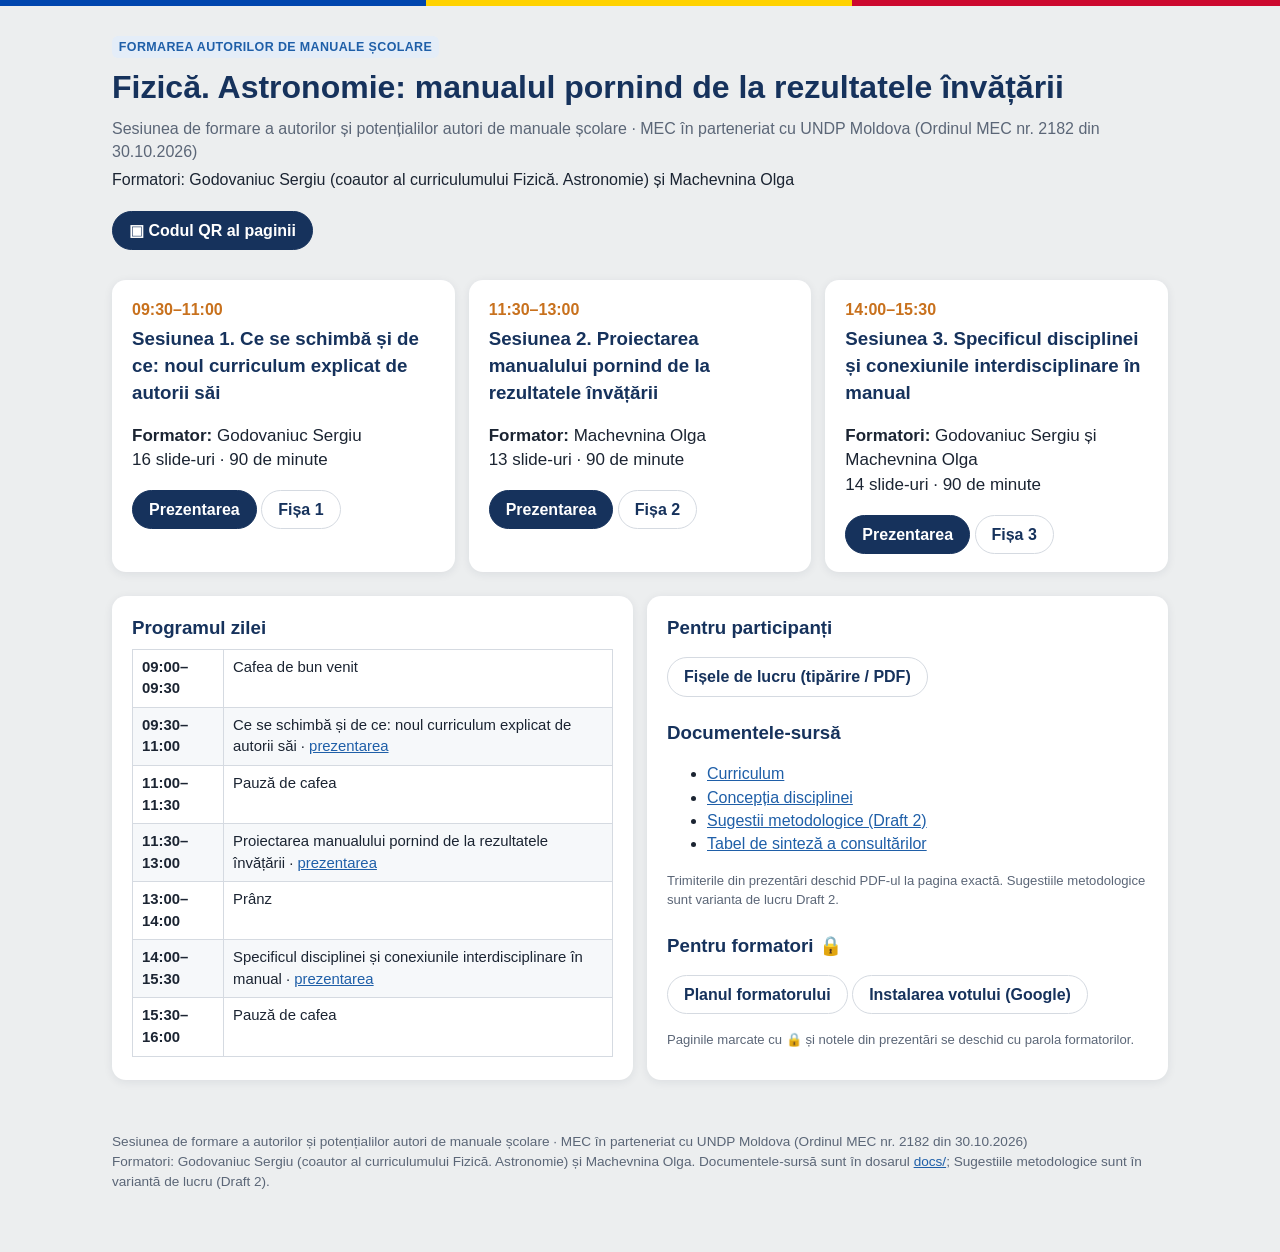
==== index.html @ 5b89acd0 "Add files via upload" ====
<!DOCTYPE html>
<html lang="ro"><head><meta charset="utf-8"><meta name="viewport" content="width=device-width,initial-scale=1">
<title>Formarea autorilor de manuale – Fizică. Astronomie</title><link rel="stylesheet" href="assets/style.css"></head>
<body><div class="tricolor no-print"></div>
<div class="page"><header class="top"><div><span class="tag">Formarea autorilor de manuale școlare</span><h1>Fizică. Astronomie: manualul pornind de la rezultatele învățării</h1>
<div class="muted">Sesiunea de formare a autorilor și potențialilor autori de manuale școlare · MEC în parteneriat cu UNDP Moldova (Ordinul MEC nr. 2182 din 30.10.2026)</div><div style="margin-top:4px">Formatori: Godovaniuc Sergiu (coautor al curriculumului Fizică. Astronomie) și Machevnina Olga</div></div>
<div class="no-print"><button class="btn primary" id="qr-open">▣ Codul QR al paginii</button></div></header>
<div class="grid c3"><div class="card session-card"><span class="time">09:30–11:00</span><h3>Sesiunea 1. Ce se schimbă și de ce: noul curriculum explicat de autorii săi</h3>
<p class="small"><b>Formator:</b> Godovaniuc Sergiu<br>16 slide-uri · 90 de minute</p>
<a class="btn primary" href="sesiunea1.html">Prezentarea</a> <a class="btn" href="fise.html#fisa1">Fișa 1</a></div><div class="card session-card"><span class="time">11:30–13:00</span><h3>Sesiunea 2. Proiectarea manualului pornind de la rezultatele învățării</h3>
<p class="small"><b>Formator:</b> Machevnina Olga<br>13 slide-uri · 90 de minute</p>
<a class="btn primary" href="sesiunea2.html">Prezentarea</a> <a class="btn" href="fise.html#fisa2">Fișa 2</a></div><div class="card session-card"><span class="time">14:00–15:30</span><h3>Sesiunea 3. Specificul disciplinei și conexiunile interdisciplinare în manual</h3>
<p class="small"><b>Formatori:</b> Godovaniuc Sergiu și Machevnina Olga<br>14 slide-uri · 90 de minute</p>
<a class="btn primary" href="sesiunea3.html">Prezentarea</a> <a class="btn" href="fise.html#fisa3">Fișa 3</a></div></div>
<div class="grid c2"><div class="card"><h3 style="margin-top:0">Programul zilei</h3><table class="t"><tr><td><b>09:00–09:30</b></td><td>Cafea de bun venit</td></tr><tr><td><b>09:30–11:00</b></td><td>Ce se schimbă și de ce: noul curriculum explicat de autorii săi · <a href="sesiunea1.html">prezentarea</a></td></tr><tr><td><b>11:00–11:30</b></td><td>Pauză de cafea</td></tr><tr><td><b>11:30–13:00</b></td><td>Proiectarea manualului pornind de la rezultatele învățării · <a href="sesiunea2.html">prezentarea</a></td></tr><tr><td><b>13:00–14:00</b></td><td>Prânz</td></tr><tr><td><b>14:00–15:30</b></td><td>Specificul disciplinei și conexiunile interdisciplinare în manual · <a href="sesiunea3.html">prezentarea</a></td></tr><tr><td><b>15:30–16:00</b></td><td>Pauză de cafea</td></tr></table></div>
<div class="card"><h3 style="margin-top:0">Pentru participanți</h3><p><a class="btn" href="fise.html">Fișele de lucru (tipărire / PDF)</a></p>
<h3>Documentele-sursă</h3><ul><li><a href="docs/Curriculum_Fizica_Astronomie_2026.pdf#page=1" target="_blank" rel="noopener">Curriculum</a></li><li><a href="docs/Conceptia_Fizica_Astronomie.pdf#page=1" target="_blank" rel="noopener">Concepția disciplinei</a></li><li><a href="docs/Sugestii_metodologice_DRAFT2.pdf#page=1" target="_blank" rel="noopener">Sugestii metodologice (Draft 2)</a></li><li><a href="docs/Tabel_de_sinteza_consultari.pdf#page=1" target="_blank" rel="noopener">Tabel de sinteză a consultărilor</a></li></ul>
<p class="src">Trimiterile din prezentări deschid PDF-ul la pagina exactă. Sugestiile metodologice sunt varianta de lucru Draft 2.</p>
<h3>Pentru formatori 🔒</h3><p><a class="btn" href="plan.html">Planul formatorului</a> <a class="btn" href="instalare.html">Instalarea votului (Google)</a></p>
<p class="src">Paginile marcate cu 🔒 și notele din prezentări se deschid cu parola formatorilor.</p></div></div>
<div id="qr-full" style="display:none;position:fixed;inset:0;background:#fff;z-index:50;flex-direction:column;align-items:center;justify-content:center;gap:2vh;cursor:pointer">
<div class="tricolor" style="position:absolute;top:0;left:0;right:0;height:10px"></div>
<div style="font-size:3.2vh;font-weight:700;color:var(--navy);text-align:center">Scanați pentru materialele formării<br><span style="font-weight:400;font-size:2.4vh;color:var(--muted)">Fizică. Astronomie · formarea autorilor de manuale</span></div>
<div id="qr-big" style="width:min(70vh,90vw);height:min(70vh,90vw)"></div>
<div style="font-size:3vh;font-weight:700;color:var(--blue)">sergiugod.github.io/manuale-fizica/</div>
<div class="src">Clic oriunde sau Esc pentru a închide</div></div>
<script src="assets/qrcode.js"></script><script>
(function(){
  const box = document.getElementById("qr-full"), big = document.getElementById("qr-big");
  const q = qrcode(0, "H"); q.addData("https://sergiugod.github.io/manuale-fizica/"); q.make();
  big.innerHTML = q.createSvgTag({cellSize: 8, margin: 2, scalable: true});
  const svg = big.querySelector("svg"); svg.style.width = "100%"; svg.style.height = "100%";
  document.getElementById("qr-open").onclick = () => { box.style.display = "flex"; if(box.requestFullscreen) box.requestFullscreen().catch(()=>{}); };
  const close = () => { box.style.display = "none"; if(document.fullscreenElement) document.exitFullscreen(); };
  box.onclick = close; document.addEventListener("keydown", e => { if(e.key === "Escape") box.style.display = "none"; });
  document.addEventListener("fullscreenchange", () => { if(!document.fullscreenElement) box.style.display = "none"; });
})();
</script>
<footer class="foot no-print">Sesiunea de formare a autorilor și potențialilor autori de manuale școlare · MEC în parteneriat cu UNDP Moldova (Ordinul MEC nr. 2182 din 30.10.2026)<br>Formatori: Godovaniuc Sergiu (coautor al curriculumului Fizică. Astronomie) și Machevnina Olga. Documentele-sursă sunt în dosarul <a href="docs/">docs/</a>; Sugestiile metodologice sunt în variantă de lucru (Draft 2).</footer>
</div></body></html>
---- assets/style.css ----
/* Formarea autorilor de manuale – Fizică. Astronomie (2026)
   Design sobru, instituțional: gri deschis, albastru închis, banda tricoloră. */
:root{
  --bg:#eceeef; --paper:#ffffff; --ink:#1b2432; --muted:#5b6677; --line:#d5dae1;
  --navy:#16325c; --blue:#1f5fa8; --blue-soft:#e4edf8; --accent:#c8711d; --accent-soft:#fbead8;
  --ok:#1f7a4d; --ok-soft:#e1f3ea; --bad:#b3261e; --bad-soft:#fbe4e2; --warn:#8a5a00; --warn-soft:#fff3d6;
  --tri-b:#0046ae; --tri-y:#ffd200; --tri-r:#cc092f;
  --radius:14px; --shadow:0 2px 10px rgba(20,40,70,.08);
  --font:"Segoe UI",Roboto,"Helvetica Neue",Arial,sans-serif;
}
*{box-sizing:border-box}
html,body{margin:0;padding:0}
body{font-family:var(--font);color:var(--ink);background:var(--bg);line-height:1.45}
a{color:var(--blue)}
.tricolor{height:6px;background:linear-gradient(90deg,var(--tri-b) 0 33.3%,var(--tri-y) 33.3% 66.6%,var(--tri-r) 66.6% 100%)}
.btn{display:inline-flex;align-items:center;gap:.4em;border:1px solid var(--line);background:var(--paper);color:var(--navy);
  border-radius:999px;padding:.45em 1em;font:inherit;font-weight:600;cursor:pointer;text-decoration:none}
.btn:hover{border-color:var(--blue)}
.btn.primary{background:var(--navy);color:#fff;border-color:var(--navy)}
.btn.small{padding:.25em .75em;font-size:.85em}
.tag{display:inline-block;font-size:.78em;font-weight:700;letter-spacing:.03em;text-transform:uppercase;color:var(--blue);
  background:var(--blue-soft);border-radius:6px;padding:.15em .55em}
.src{font-size:.82em;color:var(--muted)}
.src a{color:var(--muted)}

/* ---------- Pagini obișnuite (index, plan, fișe) ---------- */
.page{max-width:1100px;margin:0 auto;padding:28px 22px 60px}
.page header.top{display:flex;justify-content:space-between;align-items:flex-end;gap:20px;flex-wrap:wrap;margin-bottom:18px}
.page h1{color:var(--navy);font-size:2rem;margin:.2em 0}
.page h2{color:var(--navy);margin:1.6em 0 .6em}
.page h3{color:var(--navy);margin:1.2em 0 .4em}
.card{background:var(--paper);border-radius:var(--radius);box-shadow:var(--shadow);padding:18px 20px;margin:12px 0}
.grid{display:grid;gap:14px}
.grid.c3{grid-template-columns:repeat(auto-fit,minmax(260px,1fr))}
.grid.c2{grid-template-columns:repeat(auto-fit,minmax(340px,1fr))}
.session-card h3{margin-top:.2em}
.session-card .time{font-weight:700;color:var(--accent)}
table.t{width:100%;border-collapse:collapse;background:var(--paper);font-size:.93em}
table.t th,table.t td{border:1px solid var(--line);padding:7px 9px;vertical-align:top;text-align:left}
table.t th{background:var(--navy);color:#fff;font-weight:600}
table.t tr:nth-child(even) td{background:#f6f8fa}
.note{border-left:4px solid var(--accent);background:var(--accent-soft);padding:10px 14px;border-radius:8px;margin:10px 0}
.note.blue{border-color:var(--blue);background:var(--blue-soft)}
footer.foot{margin-top:40px;font-size:.85em;color:var(--muted)}

/* ---------- Prezentare ---------- */
body.deck{overflow:hidden;background:#d9dde2}
#stage-wrap{position:fixed;inset:0 0 34px 0;display:flex;align-items:center;justify-content:center}
#stage{width:1280px;height:720px;position:relative;transform-origin:center center}
.slide{position:absolute;inset:0;background:var(--bg);display:none;flex-direction:column;overflow:hidden;border-radius:4px;
  box-shadow:0 6px 30px rgba(0,0,0,.18)}
.slide.active{display:flex}
.slide .s-head{padding:26px 48px 8px;display:flex;justify-content:space-between;align-items:flex-start;gap:20px}
.slide .kicker{font-size:15px;font-weight:700;letter-spacing:.06em;text-transform:uppercase;color:var(--blue)}
.slide h2{font-size:38px;line-height:1.12;margin:6px 0 0;color:var(--navy)}
.slide .s-body{flex:1;padding:8px 48px 14px;font-size:21px;overflow:auto}
.slide .s-foot{display:flex;justify-content:space-between;align-items:center;padding:0 48px 10px;font-size:13px;color:var(--muted)}
.slide .s-foot .src{font-size:13px}
.slide .tricolor{height:7px}
.slide.cover{background:linear-gradient(135deg,#16325c 0%,#1f5fa8 100%);color:#fff}
.slide.cover h2{color:#fff;font-size:52px}
.slide.cover .kicker{color:#ffd200}
.slide.cover .s-body{display:flex;flex-direction:column;justify-content:center;font-size:24px}
.slide.cover .s-foot{color:#cfd9e8}
.cover .meta{margin-top:28px;font-size:20px;opacity:.95}
.cover .meta b{color:#ffd200}
.cols{display:grid;gap:18px}
.cols.c2{grid-template-columns:1fr 1fr}
.cols.c3{grid-template-columns:repeat(3,1fr)}
.cols.c4{grid-template-columns:repeat(4,1fr)}
.box{background:var(--paper);border-radius:var(--radius);box-shadow:var(--shadow);padding:16px 18px}
.box h3{margin:0 0 8px;color:var(--navy);font-size:22px}
.box.old{border-top:5px solid #8b95a3}
.box.new{border-top:5px solid var(--blue)}
.box.man{border-top:5px solid var(--accent);background:#fffaf4}
.box p{margin:.3em 0}
.box ul{margin:.3em 0;padding-left:1.1em}
.lab{font-size:13px;font-weight:800;letter-spacing:.06em;text-transform:uppercase;color:var(--muted);margin-bottom:4px}
.box.new .lab{color:var(--blue)} .box.man .lab{color:var(--accent)}
.big{font-size:28px;font-weight:700;color:var(--navy)}
.quote{font-size:25px;color:var(--navy);border-left:6px solid var(--blue);padding:6px 0 6px 18px;margin:8px 0}
.small{font-size:17px}
.muted{color:var(--muted)}
.pill{display:inline-block;border-radius:999px;padding:2px 10px;font-size:15px;font-weight:700;background:var(--blue-soft);color:var(--navy);margin:2px}
.steps{display:flex;gap:12px;align-items:stretch}
.steps .st{flex:1;background:var(--paper);border-radius:12px;padding:12px 14px;box-shadow:var(--shadow);position:relative}
.steps .st b{display:block;color:var(--blue);font-size:15px;text-transform:uppercase;letter-spacing:.05em}
.steps .st:not(:last-child)::after{content:"→";position:absolute;right:-13px;top:40%;font-size:22px;color:var(--blue)}
.agenda{width:100%;border-collapse:collapse;font-size:20px}
.agenda td{padding:9px 12px;border-bottom:1px solid var(--line)}
.agenda tr.now td{background:var(--blue-soft);font-weight:700}
.agenda td.h{width:150px;font-weight:700;color:var(--accent)}

/* bara de jos a prezentării */
#bar{position:fixed;left:0;right:0;bottom:0;height:34px;background:var(--navy);color:#fff;display:flex;align-items:center;gap:14px;
  padding:0 12px;font-size:14px;z-index:20}
#bar .prog{flex:1;height:6px;background:rgba(255,255,255,.2);border-radius:3px;overflow:hidden}
#bar .prog i{display:block;height:100%;background:var(--tri-y);width:0}
#bar button{background:transparent;border:1px solid rgba(255,255,255,.35);color:#fff;border-radius:6px;padding:2px 8px;cursor:pointer;font:inherit}
#bar .clock.late{color:#ffb4b4} #bar .clock.ok{color:#bff0d2}
#notes{position:fixed;right:0;top:0;bottom:34px;width:420px;background:#fffdf7;border-left:3px solid var(--accent);padding:16px 18px;
  overflow:auto;display:none;z-index:15;font-size:16px;box-shadow:-6px 0 20px rgba(0,0,0,.12)}
#notes.show{display:block}
#notes h4{margin:0 0 6px;color:var(--accent);text-transform:uppercase;letter-spacing:.05em;font-size:13px}
#notes .plan{font-weight:700;color:var(--navy);margin-bottom:8px}
#help{position:fixed;left:50%;top:50%;transform:translate(-50%,-50%);background:#fff;padding:18px 24px;border-radius:12px;z-index:30;
  box-shadow:0 10px 40px rgba(0,0,0,.3);display:none;font-size:16px}
#help.show{display:block}
#help kbd{background:#eef;border:1px solid #ccd;border-radius:4px;padding:1px 6px}

/* ---------- Widgeturi ---------- */
.w{background:var(--paper);border-radius:var(--radius);box-shadow:var(--shadow);padding:14px 16px}
.w .w-head{display:flex;justify-content:space-between;align-items:center;gap:10px;margin-bottom:8px}
.w .w-title{font-weight:700;color:var(--navy)}
.score{font-weight:800;font-size:22px}
.score.ok{color:var(--ok)} .score.mid{color:var(--warn)} .score.bad{color:var(--bad)}

/* clasificare */
.cls-item{display:flex;align-items:center;gap:10px;padding:7px 8px;border-bottom:1px solid var(--line);font-size:18px}
.cls-item:last-child{border-bottom:0}
.cls-item .txt{flex:1}
.cls-item .opts{display:flex;gap:6px;flex-wrap:wrap;justify-content:flex-end}
.cls-item .opts button{border:1px solid var(--line);background:#fff;border-radius:8px;padding:4px 10px;cursor:pointer;font:inherit;font-size:15px;color:var(--navy)}
.cls-item .opts button.sel{background:var(--navy);color:#fff;border-color:var(--navy)}
.cls-item.ok{background:var(--ok-soft)} .cls-item.bad{background:var(--bad-soft)}
.cls-item .why{display:none;font-size:15px;color:var(--muted);margin-top:3px}
.cls-item.checked .why{display:block}
.cls-item .mark{width:26px;text-align:center;font-weight:800}
.cls-item.ok .mark{color:var(--ok)} .cls-item.bad .mark{color:var(--bad)}

/* sondaj */
.poll{display:grid;grid-template-columns:1fr 230px;gap:16px;align-items:start}
.poll .q{font-size:22px;font-weight:700;color:var(--navy);margin-bottom:8px}
.poll .bars .row{display:grid;grid-template-columns:1fr 60px;gap:8px;align-items:center;margin:6px 0}
.poll .bars .lbl{font-size:17px;margin-bottom:2px}
.poll .bars .track{height:26px;background:#edf1f6;border-radius:6px;overflow:hidden;position:relative}
.poll .bars .fill{height:100%;background:var(--blue);width:0;transition:width .6s}
.poll .bars .row.correct .fill{background:var(--ok)}
.poll .bars .n{font-weight:800;color:var(--navy);text-align:right}
.poll .qr{background:#fff;border:1px solid var(--line);border-radius:12px;padding:10px;text-align:center;font-size:13px;color:var(--muted)}
.poll .qr .code{display:flex;justify-content:center}
.poll .qr .code img,.poll .qr .code svg{width:190px;height:190px}
.poll .status{font-size:13px;color:var(--muted);margin-top:6px}
.poll .manual{display:flex;gap:4px;margin-left:6px}
.poll .manual button{width:26px;height:26px;border-radius:6px;border:1px solid var(--line);background:#fff;cursor:pointer;font-weight:800}
.poll.hidden-res .fill,.poll.hidden-res .n{visibility:hidden}
.cloud{display:flex;flex-wrap:wrap;gap:6px 14px;align-items:center;justify-content:center;min-height:140px;padding:8px}
.cloud span{color:var(--navy);font-weight:700;line-height:1}
.cloud span:nth-child(3n){color:var(--blue)} .cloud span:nth-child(4n){color:var(--accent)}

/* decizii */
.dec{display:grid;grid-template-columns:1fr 300px;gap:16px}
.dec .prop{font-size:23px;color:var(--navy);font-weight:600}
.dec .ans{display:none;margin-top:10px;padding:10px 12px;border-radius:10px;font-size:18px}
.dec .ans.show{display:block}
.dec .ans.Acceptat{background:var(--ok-soft);border-left:5px solid var(--ok)}
.dec .ans.Respins{background:var(--bad-soft);border-left:5px solid var(--bad)}
.dec .ans.Partial{background:var(--warn-soft);border-left:5px solid var(--warn)}
.dots{display:flex;gap:6px}
.dots i{width:12px;height:12px;border-radius:50%;background:#cfd6df;display:inline-block;cursor:pointer}
.dots i.on{background:var(--navy)}

/* harta unității */
.umap{display:grid;grid-template-columns:1fr 1fr 1.5fr;gap:12px;font-size:15px}
.umap .col h4{margin:0 0 6px;color:#fff;background:var(--navy);padding:5px 9px;border-radius:8px;font-size:15px}
.umap .it{background:#fff;border:1px solid var(--line);border-radius:8px;padding:5px 8px;margin:4px 0;cursor:pointer;line-height:1.25}
.umap .it.hl{background:var(--accent-soft);border-color:var(--accent)}
.umap .it.sel{background:var(--blue-soft);border-color:var(--blue);font-weight:600}
.umap .it.dim{opacity:.45}
.umap .col{max-height:520px;overflow:auto}

/* generator, calculator, checklist */
.gen select,.gen input,.calc input{font:inherit;font-size:16px;padding:5px 8px;border:1px solid var(--line);border-radius:8px}
.gen .out{margin-top:10px;font-size:16px}
.gen .out .sec{border-left:4px solid var(--blue);padding:4px 10px;margin:6px 0;background:#f7f9fc;border-radius:6px}
.gen .out .sec b{color:var(--navy)}
.calc table{width:100%;border-collapse:collapse;font-size:16px}
.calc td,.calc th{border-bottom:1px solid var(--line);padding:5px 6px;text-align:center}
.calc th{color:var(--navy)} .calc td:first-child,.calc th:first-child{text-align:left}
.calc input{width:64px;text-align:center}
.calc tr.err td{background:var(--bad-soft)}
.chk{columns:2;column-gap:22px;font-size:16px}
.chk label{display:flex;gap:8px;align-items:flex-start;break-inside:avoid;padding:4px 0}
.chk input{margin-top:4px;transform:scale(1.25)}
.meter{height:16px;background:#edf1f6;border-radius:8px;overflow:hidden;margin:6px 0}
.meter i{display:block;height:100%;width:0;transition:width .4s}
.slider-row{display:grid;grid-template-columns:240px 1fr 90px;gap:10px;align-items:center;margin:8px 0;font-size:18px}
.slider-row input[type=range]{width:100%}
.result-big{font-size:34px;font-weight:800;color:var(--navy)}
.verdict{padding:10px 14px;border-radius:10px;font-size:19px;margin-top:8px}
.verdict.ok{background:var(--ok-soft);color:var(--ok)} .verdict.bad{background:var(--bad-soft);color:var(--bad)}
.timer{font-size:64px;font-weight:800;color:var(--navy);font-variant-numeric:tabular-nums}
.timer.end{color:var(--bad)}
.reveal-card{background:#fff;border-radius:12px;box-shadow:var(--shadow);padding:12px 14px;cursor:pointer;border-top:5px solid var(--blue)}
.reveal-card .back{display:none;margin-top:8px;font-size:16px;color:var(--ink)}
.reveal-card.open .back{display:block}
.reveal-card .front{font-weight:700;color:var(--navy);font-size:18px}
.reveal-card .hint{font-size:13px;color:var(--muted)}
.bar-chart .r{display:grid;grid-template-columns:260px 1fr 70px;gap:10px;align-items:center;margin:5px 0;font-size:17px}
.bar-chart .tr{height:22px;background:#edf1f6;border-radius:5px;overflow:hidden}
.bar-chart .tr i{display:block;height:100%}

/* ---------- Pagina de vot (telefon) ---------- */
body.vote{background:var(--bg)}
.vote main{max-width:520px;margin:0 auto;padding:18px}
.vote h1{font-size:1.25rem;color:var(--navy)}
.vote .opt{display:block;width:100%;text-align:left;margin:10px 0;padding:14px 16px;border-radius:12px;border:2px solid var(--line);background:#fff;font:inherit;font-size:1.05rem;cursor:pointer}
.vote .opt.sel{border-color:var(--navy);background:var(--blue-soft)}
.vote textarea,.vote input[type=text]{width:100%;font:inherit;font-size:1.05rem;padding:12px;border-radius:12px;border:2px solid var(--line)}
.vote .msg{margin-top:14px;padding:12px;border-radius:10px}
.vote .msg.ok{background:var(--ok-soft);color:var(--ok)} .vote .msg.err{background:var(--bad-soft);color:var(--bad)}

/* ---------- Tipar (fișe) ---------- */
.sheet{background:#fff;padding:18mm 16mm;margin:18px auto;max-width:210mm;box-shadow:var(--shadow);border-radius:6px}
.sheet h2{margin-top:0}
.sheet .fill{border-bottom:1px solid #999;min-height:1.6em;margin:4px 0}
.sheet table.t td{height:2.2em}
.sheet .lines div{border-bottom:1px solid #aaa;height:1.9em}
@media print{
  body{background:#fff}
  .no-print{display:none!important}
  .sheet{box-shadow:none;margin:0;padding:10mm 8mm;max-width:none;page-break-after:always}
  .page{padding:0}
  a{color:inherit;text-decoration:none}
}
@media (max-width:760px){.page h1{font-size:1.5rem}}

/* ajustări după verificarea vizuală */
.dec{grid-template-columns:1fr}
.dec .poll .q{display:none}
.dec .poll{grid-template-columns:1fr 170px;box-shadow:none;padding:6px 0 0}
.dec .poll .qr .code svg{width:140px;height:140px}
.cols .poll{grid-template-columns:1fr 150px;gap:10px}
.cols .poll .q{font-size:19px}
.cols .poll .qr .code svg{width:130px;height:130px}
.cls-item.wide{flex-wrap:wrap}
.cls-item.wide .opts{width:100%;justify-content:flex-start;padding-left:36px}
.slide .small{font-size:18px}
.cls-item{font-size:19px}
.cls-item.wide{font-size:17px;padding:4px 8px}.cls-item.wide .opts button{font-size:14px;padding:2px 8px}
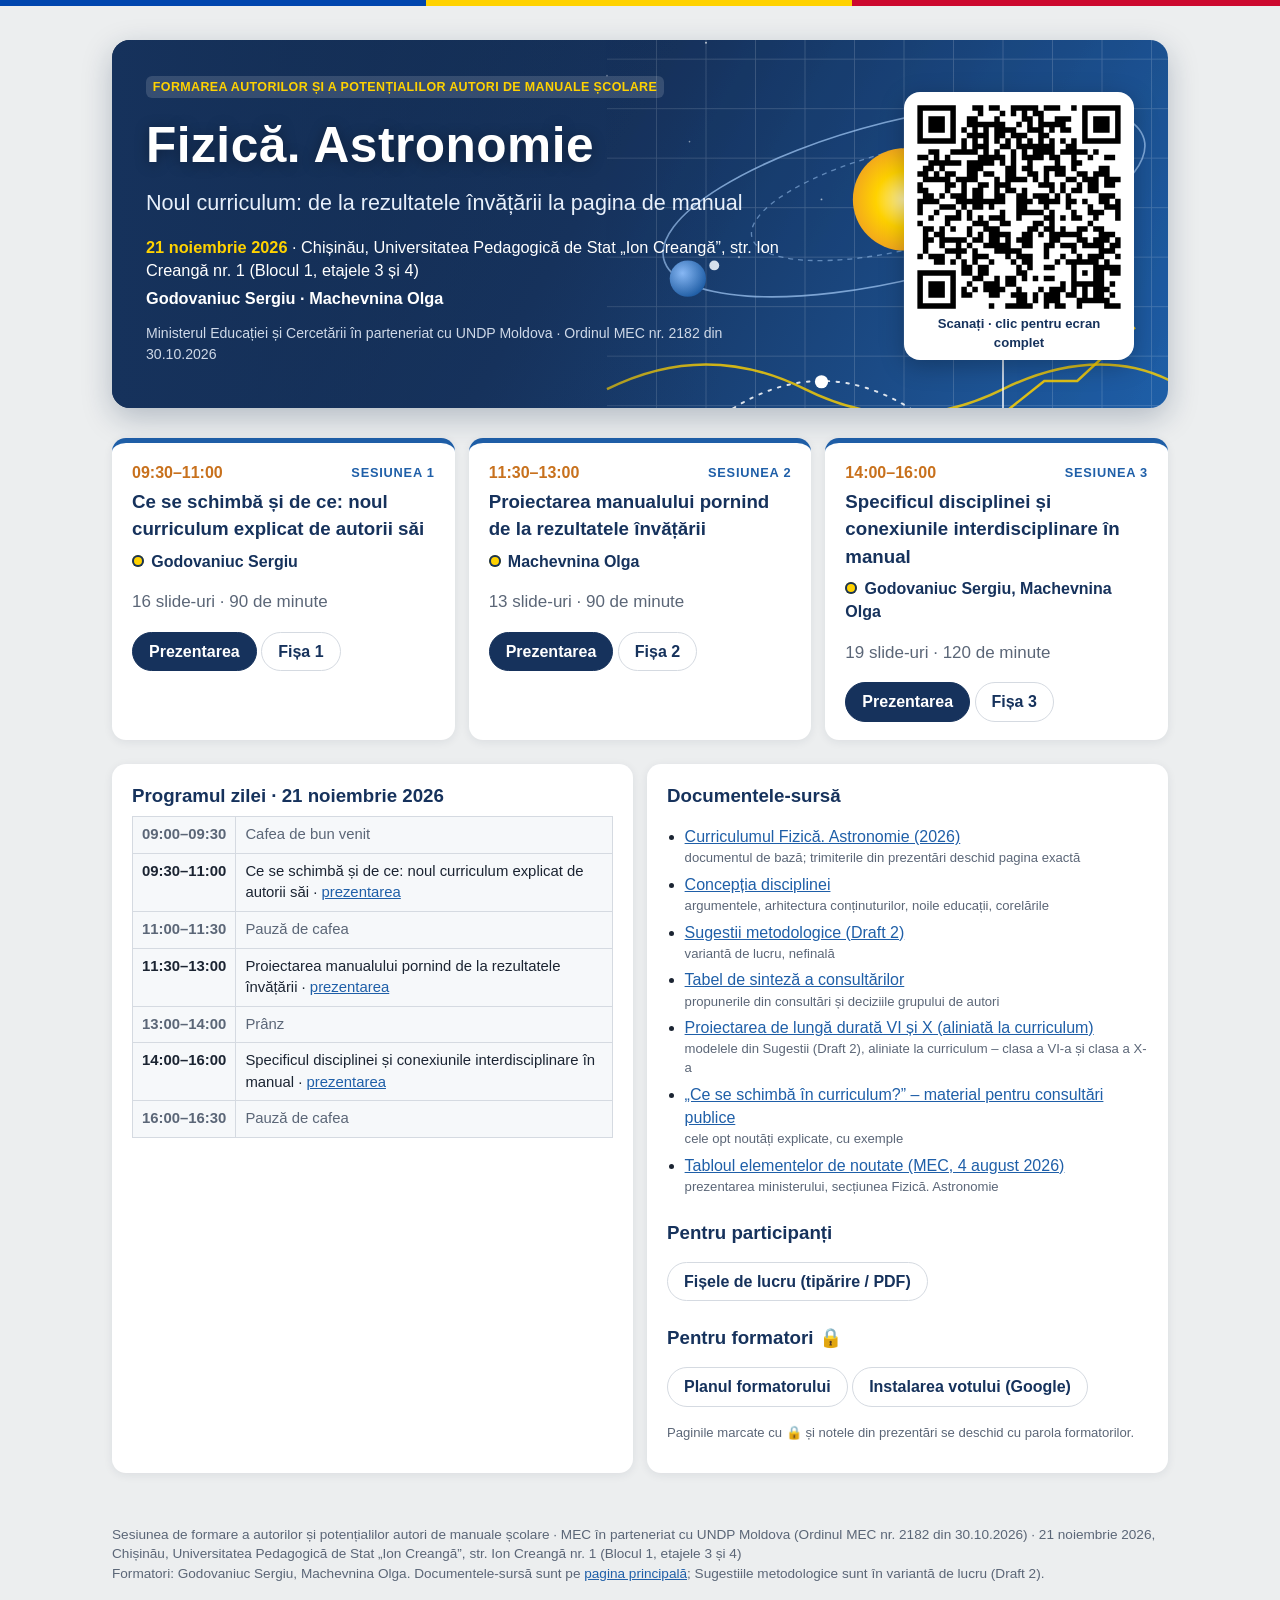
==== commit 8feaa1f5: "Add files via upload" ====
--- a/index.html
+++ b/index.html
@@ -1,40 +1,70 @@
 <!DOCTYPE html>
 <html lang="ro"><head><meta charset="utf-8"><meta name="viewport" content="width=device-width,initial-scale=1">
-<title>Formarea autorilor de manuale – Fizică. Astronomie</title><link rel="stylesheet" href="assets/style.css"></head>
+<title>Fizică. Astronomie – formarea autorilor de manuale</title><link rel="stylesheet" href="assets/style.css"><link rel="icon" href="assets/favicon.svg" type="image/svg+xml"><link rel="icon" href="assets/favicon-32.png" sizes="32x32"><link rel="apple-touch-icon" href="assets/apple-touch-icon.png"><meta name="theme-color" content="#16325c"></head>
 <body><div class="tricolor no-print"></div>
-<div class="page"><header class="top"><div><span class="tag">Formarea autorilor de manuale școlare</span><h1>Fizică. Astronomie: manualul pornind de la rezultatele învățării</h1>
-<div class="muted">Sesiunea de formare a autorilor și potențialilor autori de manuale școlare · MEC în parteneriat cu UNDP Moldova (Ordinul MEC nr. 2182 din 30.10.2026)</div><div style="margin-top:4px">Formatori: Godovaniuc Sergiu (coautor al curriculumului Fizică. Astronomie) și Machevnina Olga</div></div>
-<div class="no-print"><button class="btn primary" id="qr-open">▣ Codul QR al paginii</button></div></header>
-<div class="grid c3"><div class="card session-card"><span class="time">09:30–11:00</span><h3>Sesiunea 1. Ce se schimbă și de ce: noul curriculum explicat de autorii săi</h3>
-<p class="small"><b>Formator:</b> Godovaniuc Sergiu<br>16 slide-uri · 90 de minute</p>
-<a class="btn primary" href="sesiunea1.html">Prezentarea</a> <a class="btn" href="fise.html#fisa1">Fișa 1</a></div><div class="card session-card"><span class="time">11:30–13:00</span><h3>Sesiunea 2. Proiectarea manualului pornind de la rezultatele învățării</h3>
-<p class="small"><b>Formator:</b> Machevnina Olga<br>13 slide-uri · 90 de minute</p>
-<a class="btn primary" href="sesiunea2.html">Prezentarea</a> <a class="btn" href="fise.html#fisa2">Fișa 2</a></div><div class="card session-card"><span class="time">14:00–15:30</span><h3>Sesiunea 3. Specificul disciplinei și conexiunile interdisciplinare în manual</h3>
-<p class="small"><b>Formatori:</b> Godovaniuc Sergiu și Machevnina Olga<br>14 slide-uri · 90 de minute</p>
+<div class="page"><section class="hero"><svg class="hero-art" viewBox="0 0 1280 720" preserveAspectRatio="xMaxYMid slice" xmlns="http://www.w3.org/2000/svg" aria-hidden="true">
+<defs>
+ <radialGradient id="sun" cx="50%" cy="50%" r="50%"><stop offset="0" stop-color="#fff3a6"/><stop offset=".55" stop-color="#ffd200"/><stop offset="1" stop-color="#f3a91c"/></radialGradient>
+ <radialGradient id="pl" cx="35%" cy="35%" r="70%"><stop offset="0" stop-color="#8fc1ff"/><stop offset="1" stop-color="#1f5fa8"/></radialGradient>
+ <linearGradient id="fade" x1="0" x2="1"><stop offset="0" stop-color="#16325c" stop-opacity="1"/><stop offset=".58" stop-color="#16325c" stop-opacity="0"/></linearGradient>
+</defs>
+<circle cx="640" cy="60" r="1.6" fill="#fff" opacity="0.9"/><circle cx="720" cy="140" r="1.2" fill="#fff" opacity="0.7"/><circle cx="820" cy="70" r="2" fill="#fff" opacity="0.9"/><circle cx="930" cy="120" r="1.3" fill="#fff" opacity="0.8"/><circle cx="1040" cy="50" r="1.8" fill="#fff" opacity="0.9"/><circle cx="1180" cy="110" r="1.4" fill="#fff" opacity="0.8"/><circle cx="1230" cy="220" r="1.2" fill="#fff" opacity="0.6"/><circle cx="700" cy="260" r="1" fill="#fff" opacity="0.5"/><circle cx="1110" cy="300" r="1.6" fill="#fff" opacity="0.7"/><circle cx="860" cy="330" r="1.1" fill="#fff" opacity="0.6"/><circle cx="990" cy="230" r="1" fill="#fff" opacity="0.6"/><circle cx="760" cy="400" r="1.3" fill="#fff" opacity="0.5"/><circle cx="1200" cy="420" r="1.5" fill="#fff" opacity="0.7"/><circle cx="600" cy="180" r="1" fill="#fff" opacity="0.5"/><circle cx="1060" cy="620" r="1.2" fill="#fff" opacity="0.5"/><circle cx="1250" cy="660" r="1.4" fill="#fff" opacity="0.6"/><circle cx="900" cy="690" r="1" fill="#fff" opacity="0.5"/>
+<g opacity=".18" stroke="#fff" stroke-width="1"><line x1="660" y1="0" x2="660" y2="720"/><line x1="720" y1="0" x2="720" y2="720"/><line x1="780" y1="0" x2="780" y2="720"/><line x1="840" y1="0" x2="840" y2="720"/><line x1="900" y1="0" x2="900" y2="720"/><line x1="960" y1="0" x2="960" y2="720"/><line x1="1020" y1="0" x2="1020" y2="720"/><line x1="1080" y1="0" x2="1080" y2="720"/><line x1="1140" y1="0" x2="1140" y2="720"/><line x1="1200" y1="0" x2="1200" y2="720"/><line x1="1260" y1="0" x2="1260" y2="720"/><line x1="600" y1="40" x2="1280" y2="40"/><line x1="600" y1="100" x2="1280" y2="100"/><line x1="600" y1="160" x2="1280" y2="160"/><line x1="600" y1="220" x2="1280" y2="220"/><line x1="600" y1="280" x2="1280" y2="280"/><line x1="600" y1="340" x2="1280" y2="340"/><line x1="600" y1="400" x2="1280" y2="400"/><line x1="600" y1="460" x2="1280" y2="460"/><line x1="600" y1="520" x2="1280" y2="520"/><line x1="600" y1="580" x2="1280" y2="580"/><line x1="600" y1="640" x2="1280" y2="640"/><line x1="600" y1="700" x2="1280" y2="700"/></g>
+<g transform="translate(960 330)">
+ <ellipse rx="300" ry="96" fill="none" stroke="#9cc3f0" stroke-width="2" opacity=".75" transform="rotate(-14)"/>
+ <ellipse rx="190" ry="60" fill="none" stroke="#9cc3f0" stroke-width="1.6" opacity=".55" transform="rotate(-14)" stroke-dasharray="6 6"/>
+ <circle r="62" fill="url(#sun)"/>
+ <circle cx="-262" cy="96" r="22" fill="url(#pl)"/>
+ <circle cx="-230" cy="80" r="6" fill="#d9e3ef"/>
+ <circle cx="178" cy="-62" r="9" fill="#cc092f"/>
+</g>
+<path d="M600 560 C 680 520, 760 520, 840 560 S 1000 600, 1080 560 S 1240 520, 1300 560" fill="none" stroke="#ffd200" stroke-width="3" opacity=".8"/>
+<path d="M640 690 Q 860 410 1080 690" fill="none" stroke="#fff" stroke-width="2.4" stroke-dasharray="3 9" stroke-linecap="round" opacity=".85"/>
+<circle cx="860" cy="551" r="8" fill="#fff"/>
+<g transform="translate(1080 470)" stroke="#fff" stroke-width="2" fill="none" opacity=".85">
+ <line x1="0" y1="120" x2="170" y2="120"/><line x1="0" y1="120" x2="0" y2="0"/>
+ <polyline points="0,120 50,80 90,80 160,15" stroke="#ffd200" stroke-width="3"/>
+ <text x="150" y="140" fill="#fff" stroke="none" font-size="16" font-family="Segoe UI,Arial">t</text><text x="-22" y="12" fill="#fff" stroke="none" font-size="16" font-family="Segoe UI,Arial">d</text>
+</g>
+<g transform="translate(640 690)" opacity=".7"><line x1="0" y1="0" x2="0" y2="-14" stroke="#fff" stroke-width="1.5"/><line x1="16" y1="0" x2="16" y2="-7" stroke="#fff" stroke-width="1.5"/><line x1="32" y1="0" x2="32" y2="-7" stroke="#fff" stroke-width="1.5"/><line x1="48" y1="0" x2="48" y2="-7" stroke="#fff" stroke-width="1.5"/><line x1="64" y1="0" x2="64" y2="-7" stroke="#fff" stroke-width="1.5"/><line x1="80" y1="0" x2="80" y2="-14" stroke="#fff" stroke-width="1.5"/><line x1="96" y1="0" x2="96" y2="-7" stroke="#fff" stroke-width="1.5"/><line x1="112" y1="0" x2="112" y2="-7" stroke="#fff" stroke-width="1.5"/><line x1="128" y1="0" x2="128" y2="-7" stroke="#fff" stroke-width="1.5"/><line x1="144" y1="0" x2="144" y2="-7" stroke="#fff" stroke-width="1.5"/><line x1="160" y1="0" x2="160" y2="-14" stroke="#fff" stroke-width="1.5"/><line x1="176" y1="0" x2="176" y2="-7" stroke="#fff" stroke-width="1.5"/><line x1="192" y1="0" x2="192" y2="-7" stroke="#fff" stroke-width="1.5"/><line x1="208" y1="0" x2="208" y2="-7" stroke="#fff" stroke-width="1.5"/><line x1="224" y1="0" x2="224" y2="-7" stroke="#fff" stroke-width="1.5"/><line x1="240" y1="0" x2="240" y2="-14" stroke="#fff" stroke-width="1.5"/><line x1="256" y1="0" x2="256" y2="-7" stroke="#fff" stroke-width="1.5"/><line x1="272" y1="0" x2="272" y2="-7" stroke="#fff" stroke-width="1.5"/><line x1="288" y1="0" x2="288" y2="-7" stroke="#fff" stroke-width="1.5"/><line x1="304" y1="0" x2="304" y2="-7" stroke="#fff" stroke-width="1.5"/><line x1="320" y1="0" x2="320" y2="-14" stroke="#fff" stroke-width="1.5"/><line x1="336" y1="0" x2="336" y2="-7" stroke="#fff" stroke-width="1.5"/><line x1="352" y1="0" x2="352" y2="-7" stroke="#fff" stroke-width="1.5"/><line x1="368" y1="0" x2="368" y2="-7" stroke="#fff" stroke-width="1.5"/><line x1="384" y1="0" x2="384" y2="-7" stroke="#fff" stroke-width="1.5"/><line x1="400" y1="0" x2="400" y2="-14" stroke="#fff" stroke-width="1.5"/><line x1="416" y1="0" x2="416" y2="-7" stroke="#fff" stroke-width="1.5"/><line x1="432" y1="0" x2="432" y2="-7" stroke="#fff" stroke-width="1.5"/><line x1="448" y1="0" x2="448" y2="-7" stroke="#fff" stroke-width="1.5"/><line x1="464" y1="0" x2="464" y2="-7" stroke="#fff" stroke-width="1.5"/><line x1="480" y1="0" x2="480" y2="-14" stroke="#fff" stroke-width="1.5"/><line x1="496" y1="0" x2="496" y2="-7" stroke="#fff" stroke-width="1.5"/><line x1="512" y1="0" x2="512" y2="-7" stroke="#fff" stroke-width="1.5"/><line x1="528" y1="0" x2="528" y2="-7" stroke="#fff" stroke-width="1.5"/><line x1="544" y1="0" x2="544" y2="-7" stroke="#fff" stroke-width="1.5"/><line x1="560" y1="0" x2="560" y2="-14" stroke="#fff" stroke-width="1.5"/><line x1="576" y1="0" x2="576" y2="-7" stroke="#fff" stroke-width="1.5"/><line x1="592" y1="0" x2="592" y2="-7" stroke="#fff" stroke-width="1.5"/><line x1="608" y1="0" x2="608" y2="-7" stroke="#fff" stroke-width="1.5"/><line x1="624" y1="0" x2="624" y2="-7" stroke="#fff" stroke-width="1.5"/><line x1="640" y1="0" x2="640" y2="-14" stroke="#fff" stroke-width="1.5"/><line x1="0" y1="0" x2="640" y2="0" stroke="#fff" stroke-width="1.5"/></g>
+<rect width="1280" height="720" fill="url(#fade)"/>
+</svg><div class="hero-in"><div class="hero-txt">
+<span class="tag light">Formarea autorilor și a potențialilor autori de manuale școlare</span>
+<h1>Fizică. Astronomie</h1><p class="hero-sub">Noul curriculum: de la rezultatele învățării la pagina de manual</p>
+<p class="hero-meta"><b>21 noiembrie 2026</b> · Chișinău, Universitatea Pedagogică de Stat „Ion Creangă”, str. Ion Creangă nr. 1 (Blocul 1, etajele 3 și 4)</p>
+<p class="hero-meta who">Godovaniuc Sergiu · Machevnina Olga</p>
+<p class="hero-org">Ministerul Educației și Cercetării în parteneriat cu UNDP Moldova · Ordinul MEC nr. 2182 din 30.10.2026</p></div>
+<button class="hero-qr" id="qr-open" title="Mărește codul QR pe tot ecranul"><span id="qr-small"></span><span>Scanați · clic pentru ecran complet</span></button></div></section>
+<div class="grid c3"><div class="card session-card"><div class="sc-top"><span class="time">09:30–11:00</span><span class="sc-n">Sesiunea 1</span></div><h3>Ce se schimbă și de ce: noul curriculum explicat de autorii săi</h3>
+<p class="who">Godovaniuc Sergiu</p><p class="small muted">16 slide-uri · 90 de minute</p>
+<a class="btn primary" href="sesiunea1.html">Prezentarea</a> <a class="btn" href="fise.html#fisa1">Fișa 1</a></div><div class="card session-card"><div class="sc-top"><span class="time">11:30–13:00</span><span class="sc-n">Sesiunea 2</span></div><h3>Proiectarea manualului pornind de la rezultatele învățării</h3>
+<p class="who">Machevnina Olga</p><p class="small muted">13 slide-uri · 90 de minute</p>
+<a class="btn primary" href="sesiunea2.html">Prezentarea</a> <a class="btn" href="fise.html#fisa2">Fișa 2</a></div><div class="card session-card"><div class="sc-top"><span class="time">14:00–16:00</span><span class="sc-n">Sesiunea 3</span></div><h3>Specificul disciplinei și conexiunile interdisciplinare în manual</h3>
+<p class="who">Godovaniuc Sergiu, Machevnina Olga</p><p class="small muted">19 slide-uri · 120 de minute</p>
 <a class="btn primary" href="sesiunea3.html">Prezentarea</a> <a class="btn" href="fise.html#fisa3">Fișa 3</a></div></div>
-<div class="grid c2"><div class="card"><h3 style="margin-top:0">Programul zilei</h3><table class="t"><tr><td><b>09:00–09:30</b></td><td>Cafea de bun venit</td></tr><tr><td><b>09:30–11:00</b></td><td>Ce se schimbă și de ce: noul curriculum explicat de autorii săi · <a href="sesiunea1.html">prezentarea</a></td></tr><tr><td><b>11:00–11:30</b></td><td>Pauză de cafea</td></tr><tr><td><b>11:30–13:00</b></td><td>Proiectarea manualului pornind de la rezultatele învățării · <a href="sesiunea2.html">prezentarea</a></td></tr><tr><td><b>13:00–14:00</b></td><td>Prânz</td></tr><tr><td><b>14:00–15:30</b></td><td>Specificul disciplinei și conexiunile interdisciplinare în manual · <a href="sesiunea3.html">prezentarea</a></td></tr><tr><td><b>15:30–16:00</b></td><td>Pauză de cafea</td></tr></table></div>
-<div class="card"><h3 style="margin-top:0">Pentru participanți</h3><p><a class="btn" href="fise.html">Fișele de lucru (tipărire / PDF)</a></p>
-<h3>Documentele-sursă</h3><ul><li><a href="docs/Curriculum_Fizica_Astronomie_2026.pdf#page=1" target="_blank" rel="noopener">Curriculum</a></li><li><a href="docs/Conceptia_Fizica_Astronomie.pdf#page=1" target="_blank" rel="noopener">Concepția disciplinei</a></li><li><a href="docs/Sugestii_metodologice_DRAFT2.pdf#page=1" target="_blank" rel="noopener">Sugestii metodologice (Draft 2)</a></li><li><a href="docs/Tabel_de_sinteza_consultari.pdf#page=1" target="_blank" rel="noopener">Tabel de sinteză a consultărilor</a></li></ul>
-<p class="src">Trimiterile din prezentări deschid PDF-ul la pagina exactă. Sugestiile metodologice sunt varianta de lucru Draft 2.</p>
+<div class="grid c2"><div class="card"><h3 style="margin-top:0">Programul zilei · 21 noiembrie 2026</h3><table class="t prog"><tr class="brk"><td><b>09:00–09:30</b></td><td>Cafea de bun venit</td></tr><tr class=""><td><b>09:30–11:00</b></td><td>Ce se schimbă și de ce: noul curriculum explicat de autorii săi · <a href="sesiunea1.html">prezentarea</a></td></tr><tr class="brk"><td><b>11:00–11:30</b></td><td>Pauză de cafea</td></tr><tr class=""><td><b>11:30–13:00</b></td><td>Proiectarea manualului pornind de la rezultatele învățării · <a href="sesiunea2.html">prezentarea</a></td></tr><tr class="brk"><td><b>13:00–14:00</b></td><td>Prânz</td></tr><tr class=""><td><b>14:00–16:00</b></td><td>Specificul disciplinei și conexiunile interdisciplinare în manual · <a href="sesiunea3.html">prezentarea</a></td></tr><tr class="brk"><td><b>16:00–16:30</b></td><td>Pauză de cafea</td></tr></table></div>
+<div class="card" id="documente"><h3 style="margin-top:0">Documentele-sursă</h3><ul class="docs"><li><a href="docs/Curriculum_Fizica_Astronomie_2026.pdf#page=1" target="_blank" rel="noopener">Curriculumul Fizică. Astronomie (2026)</a><div class="src">documentul de bază; trimiterile din prezentări deschid pagina exactă</div></li><li><a href="docs/Conceptia_Fizica_Astronomie.pdf#page=1" target="_blank" rel="noopener">Concepția disciplinei</a><div class="src">argumentele, arhitectura conținuturilor, noile educații, corelările</div></li><li><a href="docs/Sugestii_metodologice_DRAFT2.pdf#page=1" target="_blank" rel="noopener">Sugestii metodologice (Draft 2)</a><div class="src">variantă de lucru, nefinală</div></li><li><a href="docs/Tabel_de_sinteza_consultari.pdf#page=1" target="_blank" rel="noopener">Tabel de sinteză a consultărilor</a><div class="src">propunerile din consultări și deciziile grupului de autori</div></li><li><a href="docs/PDLD_Fizica_Astronomie_VI_X.pdf#page=1" target="_blank" rel="noopener">Proiectarea de lungă durată VI și X (aliniată la curriculum)</a><div class="src">modelele din Sugestii (Draft 2), aliniate la curriculum – clasa a VI-a și clasa a X-a</div></li><li><a href="docs/Ce_se_schimba_in_curriculum_Fizica_Astronomie.pdf#page=1" target="_blank" rel="noopener">„Ce se schimbă în curriculum?” – material pentru consultări publice</a><div class="src">cele opt noutăți explicate, cu exemple</div></li><li><a href="docs/Tabloul_elementelor_de_noutate_MEC_2026_Fizica.pdf#page=1" target="_blank" rel="noopener">Tabloul elementelor de noutate (MEC, 4 august 2026)</a><div class="src">prezentarea ministerului, secțiunea Fizică. Astronomie</div></li></ul>
+<h3>Pentru participanți</h3><p><a class="btn" href="fise.html">Fișele de lucru (tipărire / PDF)</a></p>
 <h3>Pentru formatori 🔒</h3><p><a class="btn" href="plan.html">Planul formatorului</a> <a class="btn" href="instalare.html">Instalarea votului (Google)</a></p>
 <p class="src">Paginile marcate cu 🔒 și notele din prezentări se deschid cu parola formatorilor.</p></div></div>
 <div id="qr-full" style="display:none;position:fixed;inset:0;background:#fff;z-index:50;flex-direction:column;align-items:center;justify-content:center;gap:2vh;cursor:pointer">
 <div class="tricolor" style="position:absolute;top:0;left:0;right:0;height:10px"></div>
-<div style="font-size:3.2vh;font-weight:700;color:var(--navy);text-align:center">Scanați pentru materialele formării<br><span style="font-weight:400;font-size:2.4vh;color:var(--muted)">Fizică. Astronomie · formarea autorilor de manuale</span></div>
-<div id="qr-big" style="width:min(70vh,90vw);height:min(70vh,90vw)"></div>
-<div style="font-size:3vh;font-weight:700;color:var(--blue)">sergiugod.github.io/manuale-fizica/</div>
+<div style="font-size:3.4vh;font-weight:700;color:var(--navy);text-align:center">Scanați pentru materialele formării<br><span style="font-weight:400;font-size:2.4vh;color:var(--muted)">Fizică. Astronomie · 21 noiembrie 2026</span></div>
+<div id="qr-big" style="width:min(74vh,92vw);height:min(74vh,92vw)"></div>
+<div style="font-size:3.2vh;font-weight:700;color:var(--blue)">sergiugod.github.io/manuale-fizica/</div>
 <div class="src">Clic oriunde sau Esc pentru a închide</div></div>
 <script src="assets/qrcode.js"></script><script>
 (function(){
   const box = document.getElementById("qr-full"), big = document.getElementById("qr-big");
   const q = qrcode(0, "H"); q.addData("https://sergiugod.github.io/manuale-fizica/"); q.make();
-  big.innerHTML = q.createSvgTag({cellSize: 8, margin: 2, scalable: true});
-  const svg = big.querySelector("svg"); svg.style.width = "100%"; svg.style.height = "100%";
+  const tag = q.createSvgTag({cellSize: 8, margin: 2, scalable: true});
+  big.innerHTML = tag; document.getElementById("qr-small").innerHTML = tag;
+  document.querySelectorAll("#qr-big svg, #qr-small svg").forEach(s => { s.style.width = "100%"; s.style.height = "100%"; });
   document.getElementById("qr-open").onclick = () => { box.style.display = "flex"; if(box.requestFullscreen) box.requestFullscreen().catch(()=>{}); };
   const close = () => { box.style.display = "none"; if(document.fullscreenElement) document.exitFullscreen(); };
   box.onclick = close; document.addEventListener("keydown", e => { if(e.key === "Escape") box.style.display = "none"; });
   document.addEventListener("fullscreenchange", () => { if(!document.fullscreenElement) box.style.display = "none"; });
 })();
 </script>
-<footer class="foot no-print">Sesiunea de formare a autorilor și potențialilor autori de manuale școlare · MEC în parteneriat cu UNDP Moldova (Ordinul MEC nr. 2182 din 30.10.2026)<br>Formatori: Godovaniuc Sergiu (coautor al curriculumului Fizică. Astronomie) și Machevnina Olga. Documentele-sursă sunt în dosarul <a href="docs/">docs/</a>; Sugestiile metodologice sunt în variantă de lucru (Draft 2).</footer>
+<footer class="foot no-print">Sesiunea de formare a autorilor și potențialilor autori de manuale școlare · MEC în parteneriat cu UNDP Moldova (Ordinul MEC nr. 2182 din 30.10.2026) · 21 noiembrie 2026, Chișinău, Universitatea Pedagogică de Stat „Ion Creangă”, str. Ion Creangă nr. 1 (Blocul 1, etajele 3 și 4)<br>Formatori: Godovaniuc Sergiu, Machevnina Olga. Documentele-sursă sunt pe <a href="index.html#documente">pagina principală</a>; Sugestiile metodologice sunt în variantă de lucru (Draft 2).</footer>
 </div></body></html>
--- a/assets/style.css
+++ b/assets/style.css
@@ -238,3 +238,208 @@
 .slide .small{font-size:18px}
 .cls-item{font-size:19px}
 .cls-item.wide{font-size:17px;padding:4px 8px}.cls-item.wide .opts button{font-size:14px;padding:2px 8px}
+
+/* =====================================================================
+   Versiunea 3: font mai mare, ilustrații, copertă, coduri QR mai mari
+   ===================================================================== */
+.slide .s-head{padding:24px 48px 6px}
+.slide .kicker{font-size:17px}
+.slide h2{font-size:41px}
+.slide .s-body{font-size:24px;line-height:1.38}
+.slide .s-foot{font-size:15px}.slide .s-foot .src{font-size:15px}
+.slide .small{font-size:20px}
+.slide .src{font-size:15px}
+.box h3{font-size:25px}
+.lab{font-size:15px}
+.big{font-size:30px}
+.quote{font-size:27px}
+.steps .st b{font-size:17px}
+.agenda{font-size:23px}
+.cls-item{font-size:21px;padding:6px 8px}
+.cls-item .opts button{font-size:17px;padding:4px 11px}
+.cls-item .why{font-size:17px}
+.cls-item.wide{font-size:19px;padding:4px 8px}.cls-item.wide .opts button{font-size:16px;padding:2px 9px}
+.w .w-title{font-size:21px}
+.btn.small{font-size:17px}
+.poll .q{font-size:25px}
+.poll .bars .lbl{font-size:20px}
+.poll .bars .track{height:28px}
+.poll .status{font-size:15px}
+.dec .prop{font-size:26px}
+.dec .ans{font-size:21px}
+.reveal-card .front{font-size:21px}.reveal-card .back{font-size:19px}.reveal-card .hint{font-size:15px}
+.umap{font-size:17px}.umap .col h4{font-size:16px}
+.gen .out{font-size:19px}.gen select{font-size:18px}
+.calc table{font-size:18px}.calc input{font-size:18px}.calc select{font:inherit;font-size:18px}
+.chk{font-size:19px}
+.bar-chart .r{font-size:19px}
+.slider-row{font-size:20px;grid-template-columns:250px 1fr 100px}
+.verdict{font-size:21px}
+.result-big{font-size:36px}
+.timer{font-size:70px}
+.slide .note{font-size:21px}
+
+/* coduri QR: mai mari, clic = ecran complet */
+.poll{grid-template-columns:1fr 300px}
+.poll .qr{cursor:zoom-in;font-size:14px}
+.poll .qr .code img,.poll .qr .code svg{width:272px;height:272px}
+.poll .qr .qr-url{word-break:break-all;font-size:12px;margin-top:4px}
+.cols .poll{grid-template-columns:1fr 210px;gap:12px}
+.cols .poll .q{font-size:21px}
+.cols .poll .qr .code svg{width:188px;height:188px}
+.dec .poll{grid-template-columns:1fr 230px}
+.dec .poll .qr .code svg{width:205px;height:205px}
+#qr-zoom{position:fixed;inset:0;background:#fff;z-index:60;display:none;flex-direction:column;align-items:center;justify-content:center;gap:1.6vh;cursor:pointer;padding:2vh}
+#qr-zoom.show{display:flex}
+#qr-zoom .qz-q{font-size:3vh;font-weight:700;color:var(--navy);max-width:90vw;text-align:center}
+#qr-zoom .qz-code svg{width:min(72vh,90vw);height:min(72vh,90vw)}
+#qr-zoom .qz-u{font-size:2.2vh;color:var(--blue);font-weight:700}
+
+/* coperta prezentărilor */
+.slide.cover{position:relative}
+.slide.cover .cover-art{position:absolute;inset:0;width:100%;height:100%;z-index:0}
+.slide.cover .s-body,.slide.cover .s-foot,.slide.cover .tricolor{position:relative;z-index:1}
+.slide.cover .s-body{max-width:820px}
+.slide.cover h2{font-size:54px;text-shadow:0 2px 14px rgba(0,0,0,.35)}
+
+/* etichete de clasă */
+.pill.c6{background:#e1f3ea;color:#1f7a4d}
+.pill.cr{background:#e4edf8;color:#16325c}
+.pill.cu{background:#fbead8;color:#8a4a0e}
+.cls-item .pill{font-size:14px;padding:1px 8px;margin-right:4px;vertical-align:2px}
+.reveal-card .pill{font-size:13px}
+
+/* noutăți cu pictograme */
+.box.nov{position:relative}
+.box.nov .nov-ic{position:absolute;top:10px;right:12px;height:64px;max-width:120px;object-fit:contain;opacity:.95}
+.box.nov h3{padding-right:120px}
+.strip{display:flex;align-items:center;justify-content:center;gap:10px;margin:12px 0 2px;background:#fff;border-radius:12px;padding:8px 12px;box-shadow:var(--shadow)}
+.strip img{height:56px}.strip img.arrow{height:40px}
+.strip .cap{font-size:16px;font-weight:700;color:var(--navy);max-width:150px;line-height:1.15}
+.fig{margin:0;text-align:center}
+.fig img{max-width:100%;max-height:330px;object-fit:contain}
+.fig figcaption{font-size:14px;color:var(--muted);margin-top:4px}
+.ill{width:100%;height:auto;max-height:150px}
+.ill-wrap{display:flex;justify-content:center;margin:2px 0 6px}
+.ill-wrap .ill{max-height:118px}
+.steps-v{flex-direction:column;gap:8px}
+.steps-v .st{padding:8px 14px}
+.steps-v .st:not(:last-child)::after{content:"↓";right:auto;left:22px;top:auto;bottom:-20px;font-size:18px}
+.roles{display:grid;gap:8px}
+.roles .role{background:#fff;border-left:6px solid var(--blue);border-radius:10px;padding:8px 14px;box-shadow:var(--shadow);font-size:21px}
+.roles .role b{color:var(--navy);margin-right:8px}
+ul.tight{margin:2px 0;padding-left:1.1em}ul.tight li{margin:1px 0}
+.flow{display:flex;gap:0;margin-top:12px}
+.flow span{flex:1;background:var(--navy);color:#fff;font-weight:700;font-size:18px;padding:9px 18px 9px 26px;clip-path:polygon(0 0,calc(100% - 16px) 0,100% 50%,calc(100% - 16px) 100%,0 100%,16px 50%);text-align:center}
+.flow span:first-child{clip-path:polygon(0 0,calc(100% - 16px) 0,100% 50%,calc(100% - 16px) 100%,0 100%)}
+.flow span:last-child{background:var(--accent)}
+.qgrid{display:grid;grid-template-columns:1fr 1fr;gap:10px}
+.qgrid div{background:var(--blue-soft);border-radius:10px;padding:8px 12px;font-size:19px}
+.qgrid b{display:block;font-size:24px;color:var(--navy)}
+.para-map{background:#fff;border-radius:12px;box-shadow:var(--shadow);padding:10px 12px;font-size:17px}
+.para-map div{border-left:5px solid var(--blue);background:#f4f8fd;margin:4px 0;padding:3px 10px;border-radius:6px}
+.para-map .pm-title{border:0;background:none;font-weight:800;color:var(--navy);padding:0 0 2px}
+p.check{font-size:25px;font-weight:700;color:var(--navy);margin:.35em 0}
+p.check::before{content:"✓";color:var(--ok);margin-right:10px}
+.dec .ans.Info{background:var(--blue-soft);border-left:5px solid var(--blue)}
+
+/* simulator cu două niveluri */
+.invest .tabs{display:flex;gap:8px}
+.invest .tab{border:1px solid var(--line);background:#fff;border-radius:999px;padding:6px 16px;font:inherit;font-size:18px;font-weight:700;color:var(--navy);cursor:pointer}
+.invest .tab.on{background:var(--navy);color:#fff;border-color:var(--navy)}
+.invest .qline{font-size:21px;margin-bottom:6px}
+.invest .calc-steps{background:#f4f8fd;border-radius:10px;padding:8px 12px;margin-bottom:6px;line-height:1.5}
+.invest svg.jet{width:100%;max-height:170px}
+
+/* pagina principală: copertă */
+.hero{position:relative;overflow:hidden;border-radius:18px;background:linear-gradient(120deg,#0f2747 0%,#16325c 45%,#1f5fa8 100%);color:#fff;margin:6px 0 18px;box-shadow:0 10px 30px rgba(15,39,71,.25)}
+.hero .hero-art{position:absolute;inset:0;width:100%;height:100%}
+.hero .hero-in{position:relative;z-index:1;display:flex;justify-content:space-between;align-items:center;gap:24px;padding:34px 34px 30px}
+.hero .hero-txt{max-width:640px}
+.hero .tag.light{background:rgba(255,255,255,.14);color:#ffd200}
+.hero h1{color:#fff;font-size:3.1rem;margin:.25em 0 .1em;letter-spacing:.01em;text-shadow:0 2px 14px rgba(0,0,0,.35)}
+.hero .hero-sub{font-size:1.35rem;margin:.2em 0 .8em;color:#e8f0fb}
+.hero .hero-meta{margin:.25em 0;font-size:1.02rem}
+.hero .hero-meta b{color:#ffd200}
+.hero .who{font-weight:700}
+.hero .hero-org{margin-top:.9em;font-size:.88rem;color:#cfd9e8}
+.hero-qr{flex:none;background:#fff;border:0;border-radius:16px;padding:12px 12px 8px;width:230px;text-align:center;color:var(--navy);font:inherit;font-size:.82rem;font-weight:600;cursor:zoom-in;box-shadow:0 6px 24px rgba(0,0,0,.25);display:flex;flex-direction:column;gap:4px}
+.hero-qr #qr-small{display:block;width:206px;height:206px}
+.session-card .sc-top{display:flex;justify-content:space-between;align-items:center}
+.session-card .sc-n{font-size:.8em;font-weight:800;letter-spacing:.06em;text-transform:uppercase;color:var(--blue)}
+.session-card .who{font-weight:700;color:var(--navy);margin:.3em 0 .1em}
+.session-card .who::before{content:"";display:inline-block;width:.75em;height:.75em;border-radius:50%;background:var(--tri-y);margin-right:.45em;vertical-align:.02em;box-shadow:0 0 0 2px var(--navy) inset}
+.session-card{border-top:5px solid var(--blue)}
+table.prog tr.brk td{background:#f6f8fa;color:var(--muted)}
+ul.docs{padding-left:1.1em}ul.docs li{margin:.35em 0}
+@media (max-width:760px){.hero .hero-in{flex-direction:column;align-items:flex-start;padding:24px}.hero h1{font-size:2.2rem}.hero-qr{width:180px}.hero-qr #qr-small{width:156px;height:156px}}
+@media print{.hero{background:#16325c!important;-webkit-print-color-adjust:exact;print-color-adjust:exact}}
+/* clasificare pe două coloane când sunt multe enunțuri */
+.list.grid2{display:grid;grid-template-columns:1fr 1fr;gap:8px 14px}
+.list.grid2 .cls-item{border:1px solid var(--line);border-radius:10px;align-items:flex-start;font-size:19px;line-height:1.3;padding:6px 8px}
+.list.grid2 .cls-item:last-child{border-bottom:1px solid var(--line)}
+.list.grid2 .cls-item .txt{flex:1 1 calc(100% - 40px)}
+.list.grid2 .cls-item .opts{width:100%;justify-content:flex-start;padding-left:34px;gap:5px}
+.list.grid2 .cls-item .opts button{font-size:16px;padding:2px 9px}
+.list.grid2 .cls-item .why{font-size:16px}
+/* clasificare: listă și matrice */
+.cls-item .opts button.right,.cls-mx .opts button.right{outline:3px solid var(--ok);outline-offset:1px}
+.list:not(.grid2) .cls-item .opts{flex-wrap:nowrap}
+.list.grid2 .cls-item .opts{width:auto;padding-left:0;flex:none}
+.list.grid2 .cls-item .txt{flex:1 1 auto}
+.cls-mx{width:100%;border-collapse:collapse;font-size:19px;line-height:1.28}
+.cls-mx th{font-size:15px;color:var(--navy);font-weight:800;vertical-align:bottom;padding:2px 4px 6px;border-bottom:2px solid var(--navy);text-align:center;line-height:1.15}
+.cls-mx th.mk{width:28px}.cls-mx th.tx{width:auto}
+.cls-mx td{border-bottom:1px solid var(--line);padding:5px 4px;vertical-align:middle}
+.cls-mx td.mark{width:28px;text-align:center;font-weight:800}
+.cls-mx td.opts{text-align:center;width:92px}
+.cls-mx td.opts button{width:30px;height:30px;border-radius:50%;border:2px solid #9aa7b7;background:#fff;cursor:pointer;padding:0}
+.cls-mx td.opts button:hover{border-color:var(--blue)}
+.cls-mx td.opts button.sel{background:var(--navy);border-color:var(--navy);box-shadow:inset 0 0 0 4px #fff}
+.cls-mx tr.ok td{background:var(--ok-soft)}.cls-mx tr.bad td{background:var(--bad-soft)}
+.cls-mx tr.ok .mark{color:var(--ok)}.cls-mx tr.bad .mark{color:var(--bad)}
+.cls-mx .why{display:none;font-size:16px;color:var(--muted);margin-top:2px}
+.cls-mx tr.checked .why{display:block}
+.cls-mx .pill{font-size:13px;padding:1px 7px;margin-right:4px;vertical-align:2px}
+.cls-mx{font-size:18px}
+.cls-mx td{padding:3px 4px}
+.cls-mx td.opts{width:84px}
+.cls-mx td.opts button{width:27px;height:27px}
+.umap .col{max-height:455px}
+.compact .box{padding:12px 15px}.compact .box h3{font-size:23px;margin-bottom:4px}
+.box.nov{padding:12px 15px}.box.nov .cols{margin-top:6px!important}
+.steps-v .st{padding:6px 14px}
+.ill-wrap .ill{max-height:104px}
+.steps-v .st:not(:last-child)::after{content:none}
+.calc .w-head{flex-wrap:wrap}.calc select{max-width:420px}
+.slide .s-body{padding-bottom:8px}
+.slide .s-head{padding:20px 48px 4px}
+.slide .w{padding:12px 14px}
+.ill-cap{font-size:14px;color:var(--muted);text-align:center;margin-top:-2px}
+.ill-wrap{flex-direction:column;align-items:center}
+.ill-wrap .ill{max-height:86px}
+.mini-ill .ill{max-height:150px}
+.brick-ill .ill{max-height:190px;margin-top:6px}
+.mock{background:#fff;border-radius:12px;box-shadow:var(--shadow);padding:12px 16px;border-left:8px solid #2f9e6b;font-size:19px}
+.mock-h{font-size:15px;font-weight:700;color:#1f7a4d;display:flex;align-items:center;gap:6px}
+.mock-h .ico{display:inline-flex;width:28px;height:28px;border-radius:50%;background:#1f7a4d;color:#fff;align-items:center;justify-content:center;font-size:17px}
+.mock-h .ico.f{background:var(--blue)}
+.mock-t{font-size:22px;font-weight:800;color:var(--navy);margin:6px 0 2px}
+.mock-p{margin-top:6px;font-weight:700;color:#1f7a4d;font-size:17px}
+.mock-c{margin-top:6px;font-size:14px;color:var(--muted)}
+.thanks{display:flex;align-items:center;gap:16px;margin-top:16px}
+.thanks img{height:90px}.thanks span{font-size:36px;font-weight:800;color:var(--navy)}
+.slide.cover .meta{max-width:660px}
+.slide.cover .s-body .small{max-width:640px;font-size:17px}
+.big.rep{font-size:28px;margin:.55em 0;line-height:1.3}
+.strip img{height:84px}.strip img.arrow{height:56px}.strip .cap{font-size:18px}
+table.prog td:first-child{white-space:nowrap}
+.dec .poll .qr .code svg{width:186px;height:186px}.dec .poll{grid-template-columns:1fr 210px}
+@media print{
+  .sheet{font-size:12.5px;padding:7mm 8mm}
+  .sheet h2{font-size:18px;margin:4px 0}
+  .sheet h3{font-size:14px;margin:8px 0 2px}
+  .sheet table.t th,.sheet table.t td{padding:4px 6px}
+  .sheet .lines div{height:1.65em}
+  .sheet p{margin:4px 0}
+}
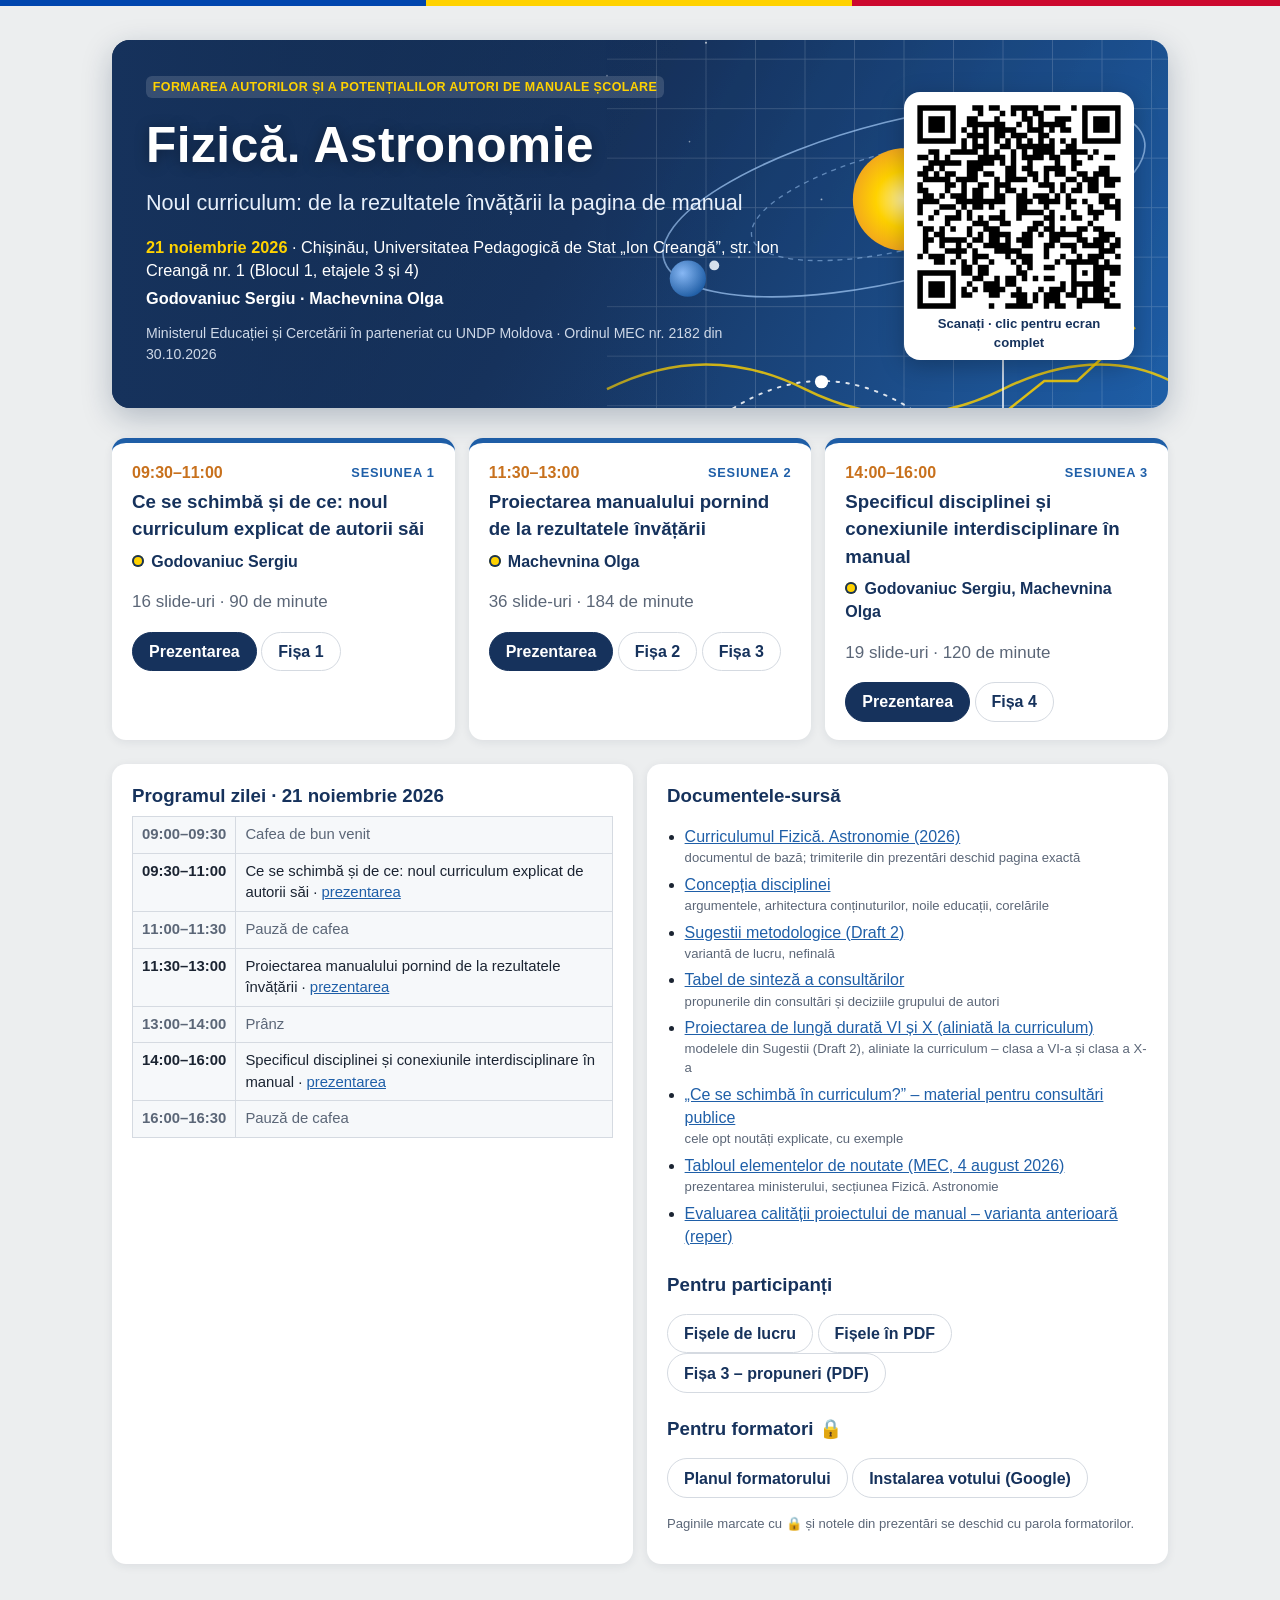
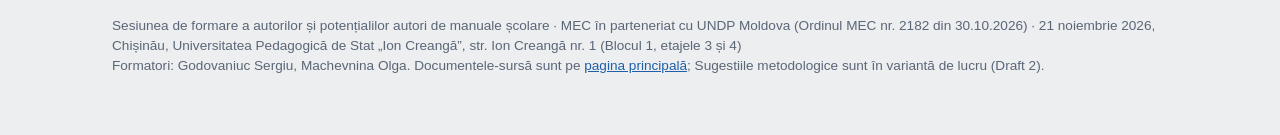
==== commit 439004e2: "Add files via upload" ====
--- a/index.html
+++ b/index.html
@@ -38,13 +38,13 @@
 <div class="grid c3"><div class="card session-card"><div class="sc-top"><span class="time">09:30–11:00</span><span class="sc-n">Sesiunea 1</span></div><h3>Ce se schimbă și de ce: noul curriculum explicat de autorii săi</h3>
 <p class="who">Godovaniuc Sergiu</p><p class="small muted">16 slide-uri · 90 de minute</p>
 <a class="btn primary" href="sesiunea1.html">Prezentarea</a> <a class="btn" href="fise.html#fisa1">Fișa 1</a></div><div class="card session-card"><div class="sc-top"><span class="time">11:30–13:00</span><span class="sc-n">Sesiunea 2</span></div><h3>Proiectarea manualului pornind de la rezultatele învățării</h3>
-<p class="who">Machevnina Olga</p><p class="small muted">13 slide-uri · 90 de minute</p>
-<a class="btn primary" href="sesiunea2.html">Prezentarea</a> <a class="btn" href="fise.html#fisa2">Fișa 2</a></div><div class="card session-card"><div class="sc-top"><span class="time">14:00–16:00</span><span class="sc-n">Sesiunea 3</span></div><h3>Specificul disciplinei și conexiunile interdisciplinare în manual</h3>
+<p class="who">Machevnina Olga</p><p class="small muted">36 slide-uri · 184 de minute</p>
+<a class="btn primary" href="sesiunea2.html">Prezentarea</a> <a class="btn" href="fise.html#fisa2">Fișa 2</a> <a class="btn" href="fise.html#fisa3">Fișa 3</a></div><div class="card session-card"><div class="sc-top"><span class="time">14:00–16:00</span><span class="sc-n">Sesiunea 3</span></div><h3>Specificul disciplinei și conexiunile interdisciplinare în manual</h3>
 <p class="who">Godovaniuc Sergiu, Machevnina Olga</p><p class="small muted">19 slide-uri · 120 de minute</p>
-<a class="btn primary" href="sesiunea3.html">Prezentarea</a> <a class="btn" href="fise.html#fisa3">Fișa 3</a></div></div>
+<a class="btn primary" href="sesiunea3.html">Prezentarea</a> <a class="btn" href="fise.html#fisa4">Fișa 4</a></div></div>
 <div class="grid c2"><div class="card"><h3 style="margin-top:0">Programul zilei · 21 noiembrie 2026</h3><table class="t prog"><tr class="brk"><td><b>09:00–09:30</b></td><td>Cafea de bun venit</td></tr><tr class=""><td><b>09:30–11:00</b></td><td>Ce se schimbă și de ce: noul curriculum explicat de autorii săi · <a href="sesiunea1.html">prezentarea</a></td></tr><tr class="brk"><td><b>11:00–11:30</b></td><td>Pauză de cafea</td></tr><tr class=""><td><b>11:30–13:00</b></td><td>Proiectarea manualului pornind de la rezultatele învățării · <a href="sesiunea2.html">prezentarea</a></td></tr><tr class="brk"><td><b>13:00–14:00</b></td><td>Prânz</td></tr><tr class=""><td><b>14:00–16:00</b></td><td>Specificul disciplinei și conexiunile interdisciplinare în manual · <a href="sesiunea3.html">prezentarea</a></td></tr><tr class="brk"><td><b>16:00–16:30</b></td><td>Pauză de cafea</td></tr></table></div>
-<div class="card" id="documente"><h3 style="margin-top:0">Documentele-sursă</h3><ul class="docs"><li><a href="docs/Curriculum_Fizica_Astronomie_2026.pdf#page=1" target="_blank" rel="noopener">Curriculumul Fizică. Astronomie (2026)</a><div class="src">documentul de bază; trimiterile din prezentări deschid pagina exactă</div></li><li><a href="docs/Conceptia_Fizica_Astronomie.pdf#page=1" target="_blank" rel="noopener">Concepția disciplinei</a><div class="src">argumentele, arhitectura conținuturilor, noile educații, corelările</div></li><li><a href="docs/Sugestii_metodologice_DRAFT2.pdf#page=1" target="_blank" rel="noopener">Sugestii metodologice (Draft 2)</a><div class="src">variantă de lucru, nefinală</div></li><li><a href="docs/Tabel_de_sinteza_consultari.pdf#page=1" target="_blank" rel="noopener">Tabel de sinteză a consultărilor</a><div class="src">propunerile din consultări și deciziile grupului de autori</div></li><li><a href="docs/PDLD_Fizica_Astronomie_VI_X.pdf#page=1" target="_blank" rel="noopener">Proiectarea de lungă durată VI și X (aliniată la curriculum)</a><div class="src">modelele din Sugestii (Draft 2), aliniate la curriculum – clasa a VI-a și clasa a X-a</div></li><li><a href="docs/Ce_se_schimba_in_curriculum_Fizica_Astronomie.pdf#page=1" target="_blank" rel="noopener">„Ce se schimbă în curriculum?” – material pentru consultări publice</a><div class="src">cele opt noutăți explicate, cu exemple</div></li><li><a href="docs/Tabloul_elementelor_de_noutate_MEC_2026_Fizica.pdf#page=1" target="_blank" rel="noopener">Tabloul elementelor de noutate (MEC, 4 august 2026)</a><div class="src">prezentarea ministerului, secțiunea Fizică. Astronomie</div></li></ul>
-<h3>Pentru participanți</h3><p><a class="btn" href="fise.html">Fișele de lucru (tipărire / PDF)</a></p>
+<div class="card" id="documente"><h3 style="margin-top:0">Documentele-sursă</h3><ul class="docs"><li><a href="docs/Curriculum_Fizica_Astronomie_2026.pdf#page=1" target="_blank" rel="noopener">Curriculumul Fizică. Astronomie (2026)</a><div class="src">documentul de bază; trimiterile din prezentări deschid pagina exactă</div></li><li><a href="docs/Conceptia_Fizica_Astronomie.pdf#page=1" target="_blank" rel="noopener">Concepția disciplinei</a><div class="src">argumentele, arhitectura conținuturilor, noile educații, corelările</div></li><li><a href="docs/Sugestii_metodologice_DRAFT2.pdf#page=1" target="_blank" rel="noopener">Sugestii metodologice (Draft 2)</a><div class="src">variantă de lucru, nefinală</div></li><li><a href="docs/Tabel_de_sinteza_consultari.pdf#page=1" target="_blank" rel="noopener">Tabel de sinteză a consultărilor</a><div class="src">propunerile din consultări și deciziile grupului de autori</div></li><li><a href="docs/PDLD_Fizica_Astronomie_VI_X.pdf#page=1" target="_blank" rel="noopener">Proiectarea de lungă durată VI și X (aliniată la curriculum)</a><div class="src">modelele din Sugestii (Draft 2), aliniate la curriculum – clasa a VI-a și clasa a X-a</div></li><li><a href="docs/Ce_se_schimba_in_curriculum_Fizica_Astronomie.pdf#page=1" target="_blank" rel="noopener">„Ce se schimbă în curriculum?” – material pentru consultări publice</a><div class="src">cele opt noutăți explicate, cu exemple</div></li><li><a href="docs/Tabloul_elementelor_de_noutate_MEC_2026_Fizica.pdf#page=1" target="_blank" rel="noopener">Tabloul elementelor de noutate (MEC, 4 august 2026)</a><div class="src">prezentarea ministerului, secțiunea Fizică. Astronomie</div></li><li><a href="docs/Grila_evaluare_manual_varianta_anterioara.pdf#page=1" target="_blank" rel="noopener">Evaluarea calității proiectului de manual – varianta anterioară (reper)</a><div class="src"></div></li></ul>
+<h3>Pentru participanți</h3><p><a class="btn" href="fise.html">Fișele de lucru</a> <a class="btn" href="pdf/Fise_de_lucru.pdf">Fișele în PDF</a> <a class="btn" href="pdf/Fisa_3_Propuneri_caiet_de_sarcini.pdf">Fișa 3 – propuneri (PDF)</a></p>
 <h3>Pentru formatori 🔒</h3><p><a class="btn" href="plan.html">Planul formatorului</a> <a class="btn" href="instalare.html">Instalarea votului (Google)</a></p>
 <p class="src">Paginile marcate cu 🔒 și notele din prezentări se deschid cu parola formatorilor.</p></div></div>
 <div id="qr-full" style="display:none;position:fixed;inset:0;background:#fff;z-index:50;flex-direction:column;align-items:center;justify-content:center;gap:2vh;cursor:pointer">
--- a/assets/style.css
+++ b/assets/style.css
@@ -443,3 +443,115 @@
   .sheet .lines div{height:1.65em}
   .sheet p{margin:4px 0}
 }
+ol.plist{margin:0;padding:6px 10px 6px 34px;columns:2;column-gap:28px;font-size:19px;max-height:440px;overflow:auto}
+ol.plist li{break-inside:avoid;margin:0 0 8px;background:#fff;border-left:5px solid var(--blue);border-radius:8px;padding:5px 10px;box-shadow:var(--shadow)}
+/* Sesiunea 2: grila de evaluare, praguri, cerințe */
+table.grid-cmp{width:100%;border-collapse:collapse;font-size:19px}
+table.grid-cmp th{font-size:15px;color:#fff;background:var(--navy);padding:5px 8px;text-align:left}
+table.grid-cmp td{padding:3px 8px;border-bottom:1px solid var(--line)}
+table.grid-cmp td.n{text-align:center;white-space:nowrap}
+table.grid-cmp tr.tot td{font-weight:800;background:var(--blue-soft)}
+table.grid-cmp tr.elim td{color:var(--muted)}
+.gb{display:inline-block;height:14px;border-radius:7px;vertical-align:middle}
+.gb.old{background:#c3cad5}.gb.new{background:var(--blue)}
+b.up{color:var(--ok)}b.down{color:var(--bad)}b.eq{color:var(--muted)}
+.gauges{display:grid;grid-template-columns:repeat(4,1fr);gap:12px}
+.gauge{background:#fff;border-radius:14px;box-shadow:var(--shadow);padding:12px 14px;border-top:6px solid var(--bad)}
+.gauge .g-n{font-size:34px;font-weight:900;color:var(--navy);line-height:1}
+.gauge .g-t{font-size:17px;font-weight:700;color:var(--navy);min-height:44px}
+.gauge .g-bar{height:18px;border-radius:9px;background:#e7ebf1;overflow:hidden;margin:6px 0}
+.gauge .g-bar span{display:block;height:100%;background:linear-gradient(90deg,var(--blue),var(--navy))}
+.gauge .g-v{font-size:18px}
+.req{display:flex;gap:16px;align-items:flex-start;background:#fff;border-left:8px solid var(--bad);border-radius:12px;box-shadow:var(--shadow);padding:14px 18px;font-size:23px;line-height:1.38}
+.req .req-n{flex:none;width:46px;height:46px;border-radius:50%;background:var(--bad);color:#fff;font-weight:900;font-size:24px;display:flex;align-items:center;justify-content:center}
+.cer-grid{display:grid;grid-template-columns:repeat(5,1fr);gap:10px}
+.cer-grid .box{padding:10px 12px}
+.cer-grid .cer{font-size:15.5px;line-height:1.3;margin:5px 0;display:flex;gap:6px}
+.cer-grid .cer b{flex:none;min-width:24px;height:24px;border-radius:50%;background:var(--navy);color:#fff;font-size:13px;display:inline-flex;align-items:center;justify-content:center}
+.cer-grid .box.man .cer b{background:var(--accent)}
+ol.steps-list{padding-left:1.2em}ol.steps-list li{margin:.35em 0}
+table.sub-new td{font-size:19px;padding:4px 8px}table.sub-new td.code{font-weight:800;color:var(--navy);white-space:nowrap}
+/* fișe: antet, profil, instrucțiuni */
+.sheet .sh-h{display:flex;align-items:center;gap:12px}
+.sheet .sh-n{flex:none;background:var(--navy);color:#fff;font-weight:800;border-radius:8px;padding:3px 10px;font-size:15px}
+.sheet .sh-h h2{margin:6px 0}
+.sheet .meta{color:var(--muted)}
+.profil{display:flex;flex-wrap:wrap;gap:4px 18px;font-size:12.5px;border:1px dashed #9aa7b7;border-radius:8px;padding:5px 10px;margin:4px 0 6px}
+.todo{background:#eef4fb;border-left:5px solid var(--blue);border-radius:8px;padding:6px 12px;margin:4px 0 8px;font-size:13px}
+.todo ol{margin:3px 0 3px 1.2em;padding:0}.todo li{margin:1px 0}
+.todo .preda{font-weight:700;color:var(--navy)}
+table.prop{margin-top:6px}table.prop th{font-size:12.5px}
+p.crit{font-size:11.5px;color:var(--muted)}
+@media print{.profil{font-size:11px}.todo{font-size:11.5px}p.crit{font-size:10.5px}}
+@media print{.profil{font-size:12px}.todo{font-size:12.5px}}
+
+/* =====================================================================
+   Prezentările pe telefon (lățime < 820 px sau înălțime < 500 px):
+   fără scalare, un slide pe ecran, conținutul curge vertical, glisare stânga/dreapta
+   ===================================================================== */
+.vote-here{display:none}
+body.deck.mobile{overflow:hidden}
+.mobile #stage-wrap{display:block;overflow-y:auto;-webkit-overflow-scrolling:touch;bottom:44px}
+.mobile #stage{width:100%;height:auto;transform:none!important}
+.mobile .slide{position:relative;inset:auto;border-radius:0;box-shadow:none;min-height:100%;overflow:visible}
+.mobile .slide .s-head{padding:14px 14px 4px}
+.mobile .slide h2{font-size:23px}
+.mobile .slide .kicker{font-size:12px}
+.mobile .slide .s-body{padding:6px 14px 12px;font-size:16px;line-height:1.42;overflow:visible}
+.mobile .slide .s-foot{padding:4px 14px 12px;flex-direction:column;align-items:flex-start;gap:4px}
+.mobile .slide .s-foot,.mobile .slide .s-foot .src,.mobile .slide .src{font-size:12px}
+.mobile .slide .small{font-size:14.5px}
+.mobile .slide.cover{min-height:calc(100vh - 44px)}
+.mobile .slide.cover h2{font-size:30px}
+.mobile .slide.cover .s-body{font-size:17px;max-width:none}
+.mobile .slide.cover .cover-art{opacity:.45}
+.mobile .cover .meta{font-size:16px}
+.mobile .cols,.mobile .cols.c2,.mobile .cols.c3,.mobile .cols.c4{grid-template-columns:1fr!important;gap:10px}
+.mobile .gauges,.mobile .cer-grid,.mobile .qgrid{grid-template-columns:1fr!important}
+.mobile .list.grid2{grid-template-columns:1fr}
+.mobile .box{padding:10px 12px}.mobile .box h3{font-size:18px}
+.mobile .big,.mobile .big.rep{font-size:19px}.mobile .quote{font-size:18px!important}
+.mobile p.check{font-size:17px}.mobile .thanks span{font-size:24px}.mobile .thanks img{height:56px}
+.mobile .req{font-size:16px;padding:10px 12px}.mobile .req .req-n{width:34px;height:34px;font-size:18px}
+.mobile .roles .role{font-size:15px}
+.mobile .flow{flex-direction:column;gap:4px}.mobile .flow span{clip-path:none!important;border-radius:6px;font-size:14px;padding:6px 10px}
+.mobile .strip{flex-wrap:wrap}.mobile .strip img{height:40px}.mobile .strip img.arrow{height:28px}.mobile .strip .cap{font-size:13px}
+.mobile .box.nov .nov-ic{height:40px}.mobile .box.nov h3{padding-right:60px}
+.mobile .steps{flex-wrap:wrap}.mobile .agenda{font-size:16px}
+.mobile .fig img{max-height:220px}
+.mobile table{font-size:14px}
+.mobile .grid-cmp,.mobile .cls-mx,.mobile .umap,.mobile .calc table{display:block;overflow-x:auto;white-space:normal}
+.mobile table.grid-cmp{font-size:13px}.mobile .gb{display:none}
+.mobile .cls-item,.mobile .list.grid2 .cls-item{font-size:15px;flex-wrap:wrap}
+.mobile .cls-item .opts{width:100%;justify-content:flex-start;flex-wrap:wrap;padding-left:28px}
+.mobile .cls-item .opts button{font-size:13px}
+.mobile .cls-mx{font-size:14px}.mobile .cls-mx th{font-size:11px}.mobile .cls-mx td.opts{width:44px}
+.mobile .cls-mx td.opts button{width:24px;height:24px}
+.mobile .w{padding:10px}.mobile .w .w-head{flex-wrap:wrap;gap:6px}.mobile .w .w-title{font-size:16px}
+.mobile .poll{grid-template-columns:1fr!important}
+.mobile .poll .q{font-size:17px}.mobile .poll .bars .lbl{font-size:14px}.mobile .poll .bars .track{height:18px}
+.mobile .poll .qr{display:none}
+.mobile .vote-here{display:inline-block;margin-top:8px}
+.mobile .dec{grid-template-columns:1fr!important}.mobile .dec .prop{font-size:17px}.mobile .dec .ans{font-size:15px}
+.mobile .reveal-card .front{font-size:16px}.mobile .reveal-card .back{font-size:14px}
+.mobile .slider-row{grid-template-columns:1fr;font-size:15px;gap:2px}
+.mobile .result-big{font-size:26px}.mobile .verdict{font-size:15px}
+.mobile .invest .tabs{flex-wrap:wrap}.mobile .invest .tab{font-size:13px}
+.mobile .timer{font-size:44px}
+.mobile .ill-wrap .ill{max-height:80px}.mobile .brick-ill .ill{max-height:140px}
+.mobile .mock{font-size:15px}.mobile .mock-t{font-size:17px}
+.mobile .gauge .g-t{min-height:0}
+.mobile .chk{font-size:14px}.mobile .gen .out{font-size:14px}
+.mobile .umap{font-size:13px}
+.mobile ol.plist{columns:1;font-size:15px}
+.mobile #bar{height:44px;gap:8px;padding:0 8px;font-size:13px}
+.mobile #bar > span:nth-of-type(1),.mobile #bar .plan,.mobile #bar .clock,.mobile #bar .b-full{display:none}
+.mobile #bar button{padding:6px 12px;font-size:16px}
+.mobile #bar .b-lock{font-size:12px;padding:6px 8px}
+.mobile #notes{width:100%;bottom:44px;border-left:0;border-top:3px solid var(--accent);top:35%}
+#qr-zoom .qz-code svg{max-width:92vw}
+.mobile select,.mobile .c-sel,.mobile .g-sel{max-width:100%;width:100%}
+.mobile .calc .w-head > *{min-width:0;max-width:100%}
+.mobile table.sub-new{display:block;overflow-x:auto}.mobile table.sub-new td{font-size:13px}
+.mobile .calc .w-head{display:block}.mobile .calc .w-head div{max-width:100%}.mobile .calc select{max-width:100%!important;width:100%;box-sizing:border-box}
+.mobile .cols > *,.mobile .w{min-width:0;max-width:100%}
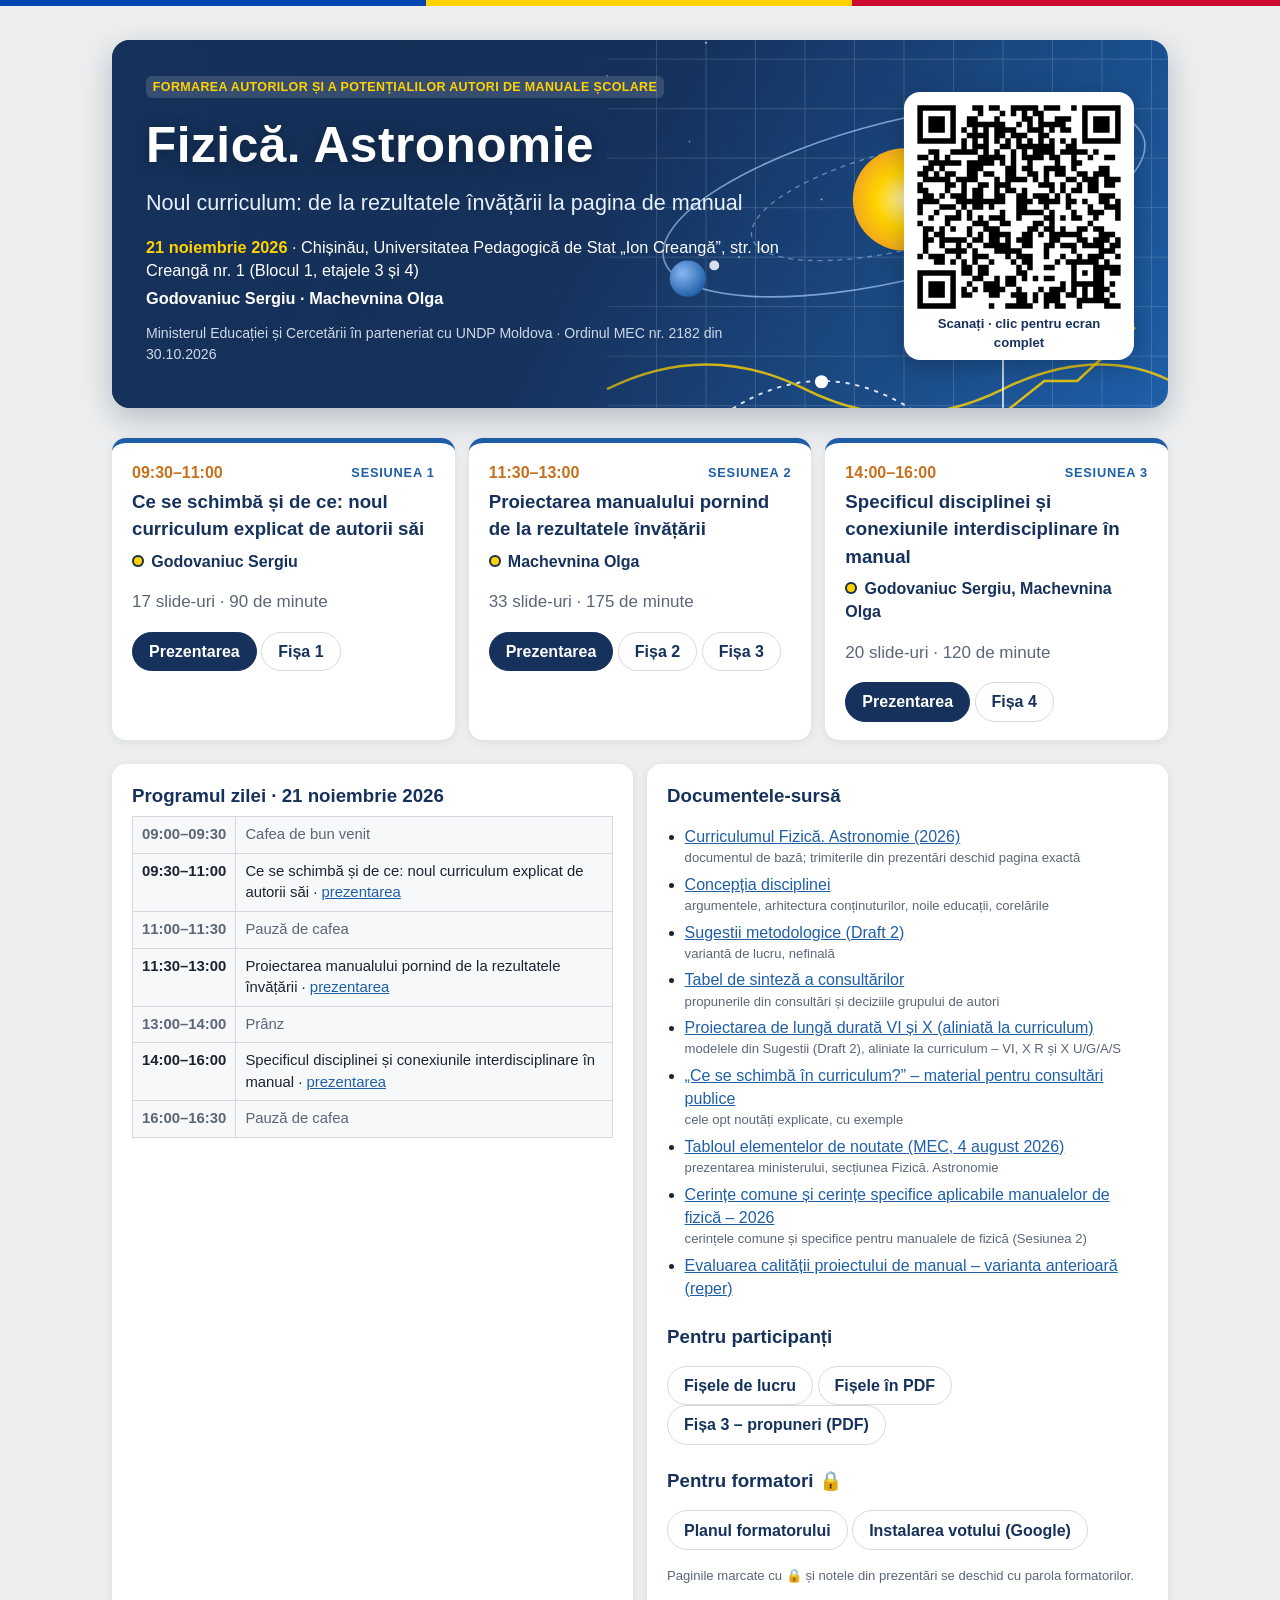
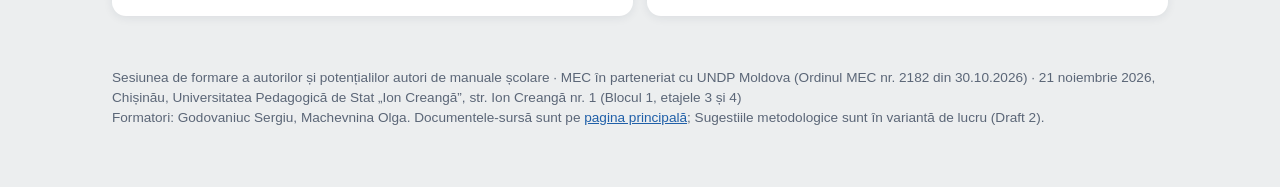
==== commit 400b716c: "Add files via upload" ====
--- a/index.html
+++ b/index.html
@@ -36,14 +36,14 @@
 <p class="hero-org">Ministerul Educației și Cercetării în parteneriat cu UNDP Moldova · Ordinul MEC nr. 2182 din 30.10.2026</p></div>
 <button class="hero-qr" id="qr-open" title="Mărește codul QR pe tot ecranul"><span id="qr-small"></span><span>Scanați · clic pentru ecran complet</span></button></div></section>
 <div class="grid c3"><div class="card session-card"><div class="sc-top"><span class="time">09:30–11:00</span><span class="sc-n">Sesiunea 1</span></div><h3>Ce se schimbă și de ce: noul curriculum explicat de autorii săi</h3>
-<p class="who">Godovaniuc Sergiu</p><p class="small muted">16 slide-uri · 90 de minute</p>
+<p class="who">Godovaniuc Sergiu</p><p class="small muted">17 slide-uri · 90 de minute</p>
 <a class="btn primary" href="sesiunea1.html">Prezentarea</a> <a class="btn" href="fise.html#fisa1">Fișa 1</a></div><div class="card session-card"><div class="sc-top"><span class="time">11:30–13:00</span><span class="sc-n">Sesiunea 2</span></div><h3>Proiectarea manualului pornind de la rezultatele învățării</h3>
-<p class="who">Machevnina Olga</p><p class="small muted">36 slide-uri · 184 de minute</p>
+<p class="who">Machevnina Olga</p><p class="small muted">33 slide-uri · 175 de minute</p>
 <a class="btn primary" href="sesiunea2.html">Prezentarea</a> <a class="btn" href="fise.html#fisa2">Fișa 2</a> <a class="btn" href="fise.html#fisa3">Fișa 3</a></div><div class="card session-card"><div class="sc-top"><span class="time">14:00–16:00</span><span class="sc-n">Sesiunea 3</span></div><h3>Specificul disciplinei și conexiunile interdisciplinare în manual</h3>
-<p class="who">Godovaniuc Sergiu, Machevnina Olga</p><p class="small muted">19 slide-uri · 120 de minute</p>
+<p class="who">Godovaniuc Sergiu, Machevnina Olga</p><p class="small muted">20 slide-uri · 120 de minute</p>
 <a class="btn primary" href="sesiunea3.html">Prezentarea</a> <a class="btn" href="fise.html#fisa4">Fișa 4</a></div></div>
 <div class="grid c2"><div class="card"><h3 style="margin-top:0">Programul zilei · 21 noiembrie 2026</h3><table class="t prog"><tr class="brk"><td><b>09:00–09:30</b></td><td>Cafea de bun venit</td></tr><tr class=""><td><b>09:30–11:00</b></td><td>Ce se schimbă și de ce: noul curriculum explicat de autorii săi · <a href="sesiunea1.html">prezentarea</a></td></tr><tr class="brk"><td><b>11:00–11:30</b></td><td>Pauză de cafea</td></tr><tr class=""><td><b>11:30–13:00</b></td><td>Proiectarea manualului pornind de la rezultatele învățării · <a href="sesiunea2.html">prezentarea</a></td></tr><tr class="brk"><td><b>13:00–14:00</b></td><td>Prânz</td></tr><tr class=""><td><b>14:00–16:00</b></td><td>Specificul disciplinei și conexiunile interdisciplinare în manual · <a href="sesiunea3.html">prezentarea</a></td></tr><tr class="brk"><td><b>16:00–16:30</b></td><td>Pauză de cafea</td></tr></table></div>
-<div class="card" id="documente"><h3 style="margin-top:0">Documentele-sursă</h3><ul class="docs"><li><a href="docs/Curriculum_Fizica_Astronomie_2026.pdf#page=1" target="_blank" rel="noopener">Curriculumul Fizică. Astronomie (2026)</a><div class="src">documentul de bază; trimiterile din prezentări deschid pagina exactă</div></li><li><a href="docs/Conceptia_Fizica_Astronomie.pdf#page=1" target="_blank" rel="noopener">Concepția disciplinei</a><div class="src">argumentele, arhitectura conținuturilor, noile educații, corelările</div></li><li><a href="docs/Sugestii_metodologice_DRAFT2.pdf#page=1" target="_blank" rel="noopener">Sugestii metodologice (Draft 2)</a><div class="src">variantă de lucru, nefinală</div></li><li><a href="docs/Tabel_de_sinteza_consultari.pdf#page=1" target="_blank" rel="noopener">Tabel de sinteză a consultărilor</a><div class="src">propunerile din consultări și deciziile grupului de autori</div></li><li><a href="docs/PDLD_Fizica_Astronomie_VI_X.pdf#page=1" target="_blank" rel="noopener">Proiectarea de lungă durată VI și X (aliniată la curriculum)</a><div class="src">modelele din Sugestii (Draft 2), aliniate la curriculum – clasa a VI-a și clasa a X-a</div></li><li><a href="docs/Ce_se_schimba_in_curriculum_Fizica_Astronomie.pdf#page=1" target="_blank" rel="noopener">„Ce se schimbă în curriculum?” – material pentru consultări publice</a><div class="src">cele opt noutăți explicate, cu exemple</div></li><li><a href="docs/Tabloul_elementelor_de_noutate_MEC_2026_Fizica.pdf#page=1" target="_blank" rel="noopener">Tabloul elementelor de noutate (MEC, 4 august 2026)</a><div class="src">prezentarea ministerului, secțiunea Fizică. Astronomie</div></li><li><a href="docs/Grila_evaluare_manual_varianta_anterioara.pdf#page=1" target="_blank" rel="noopener">Evaluarea calității proiectului de manual – varianta anterioară (reper)</a><div class="src"></div></li></ul>
+<div class="card" id="documente"><h3 style="margin-top:0">Documentele-sursă</h3><ul class="docs"><li><a href="docs/Curriculum_Fizica_Astronomie_2026.pdf#page=1" target="_blank" rel="noopener">Curriculumul Fizică. Astronomie (2026)</a><div class="src">documentul de bază; trimiterile din prezentări deschid pagina exactă</div></li><li><a href="docs/Conceptia_Fizica_Astronomie.pdf#page=1" target="_blank" rel="noopener">Concepția disciplinei</a><div class="src">argumentele, arhitectura conținuturilor, noile educații, corelările</div></li><li><a href="docs/Sugestii_metodologice_DRAFT2.pdf#page=1" target="_blank" rel="noopener">Sugestii metodologice (Draft 2)</a><div class="src">variantă de lucru, nefinală</div></li><li><a href="docs/Tabel_de_sinteza_consultari.pdf#page=1" target="_blank" rel="noopener">Tabel de sinteză a consultărilor</a><div class="src">propunerile din consultări și deciziile grupului de autori</div></li><li><a href="docs/PDLD_Fizica_Astronomie_VI_X.pdf#page=1" target="_blank" rel="noopener">Proiectarea de lungă durată VI și X (aliniată la curriculum)</a><div class="src">modelele din Sugestii (Draft 2), aliniate la curriculum – VI, X R și X U/G/A/S</div></li><li><a href="docs/Ce_se_schimba_in_curriculum_Fizica_Astronomie.pdf#page=1" target="_blank" rel="noopener">„Ce se schimbă în curriculum?” – material pentru consultări publice</a><div class="src">cele opt noutăți explicate, cu exemple</div></li><li><a href="docs/Tabloul_elementelor_de_noutate_MEC_2026_Fizica.pdf#page=1" target="_blank" rel="noopener">Tabloul elementelor de noutate (MEC, 4 august 2026)</a><div class="src">prezentarea ministerului, secțiunea Fizică. Astronomie</div></li><li><a href="docs/Cerinte_comune_si_specifice_manuale_fizica_2026.pdf#page=1" target="_blank" rel="noopener">Cerințe comune și cerințe specifice aplicabile manualelor de fizică – 2026</a><div class="src">cerințele comune și specifice pentru manualele de fizică (Sesiunea 2)</div></li><li><a href="docs/Grila_evaluare_manual_varianta_anterioara.pdf#page=1" target="_blank" rel="noopener">Evaluarea calității proiectului de manual – varianta anterioară (reper)</a><div class="src"></div></li></ul>
 <h3>Pentru participanți</h3><p><a class="btn" href="fise.html">Fișele de lucru</a> <a class="btn" href="pdf/Fise_de_lucru.pdf">Fișele în PDF</a> <a class="btn" href="pdf/Fisa_3_Propuneri_caiet_de_sarcini.pdf">Fișa 3 – propuneri (PDF)</a></p>
 <h3>Pentru formatori 🔒</h3><p><a class="btn" href="plan.html">Planul formatorului</a> <a class="btn" href="instalare.html">Instalarea votului (Google)</a></p>
 <p class="src">Paginile marcate cu 🔒 și notele din prezentări se deschid cu parola formatorilor.</p></div></div>
--- a/assets/style.css
+++ b/assets/style.css
@@ -296,7 +296,7 @@
 #qr-zoom .qz-u{font-size:2.2vh;color:var(--blue);font-weight:700}
 
 /* coperta prezentărilor */
-.slide.cover{position:relative}
+
 .slide.cover .cover-art{position:absolute;inset:0;width:100%;height:100%;z-index:0}
 .slide.cover .s-body,.slide.cover .s-foot,.slide.cover .tricolor{position:relative;z-index:1}
 .slide.cover .s-body{max-width:820px}
@@ -555,3 +555,48 @@
 .mobile table.sub-new{display:block;overflow-x:auto}.mobile table.sub-new td{font-size:13px}
 .mobile .calc .w-head{display:block}.mobile .calc .w-head div{max-width:100%}.mobile .calc select{max-width:100%!important;width:100%;box-sizing:border-box}
 .mobile .cols > *,.mobile .w{min-width:0;max-width:100%}
+/* ---- revizia 20.11: deschidere S2, profiluri, problemă-model, laborator ---- */
+.open-wrap{position:relative;height:100%;display:flex;align-items:center;justify-content:center}
+.open-img{max-width:100%;max-height:560px;border-radius:14px;box-shadow:var(--shadow);object-fit:contain}
+.open-timer{position:absolute;right:6px;bottom:0;background:rgba(255,255,255,.94);border-radius:12px;box-shadow:var(--shadow);padding:4px 12px}
+.open-timer .timer{font-size:30px}
+.open-timer button{font-size:13px;padding:3px 8px}
+.prof-t{font-size:16.5px}.prof-t td,.prof-t th{vertical-align:top;padding:6px 9px}.prof-t th .pill{font-size:14px}
+
+.ne-where p{margin:0 0 7px}
+.req + .req{margin-top:8px}
+.lab7{margin:4px 0 0;padding-left:1.3em}.lab7 li{margin:1px 0}
+.mp{background:#fff;border:2px solid #c9d6ea;border-radius:12px;padding:10px 14px;font-size:18px}
+.mp-h{margin-bottom:8px;line-height:1.35}
+.mp-g{display:grid;grid-template-columns:auto auto 1fr;border-top:2px solid var(--navy)}
+.mp-c{padding:8px 14px;line-height:1.55}
+.mp-c + .mp-c{border-left:2px solid var(--navy)}
+.mp-t{font-weight:800;color:var(--navy)}
+.mp-q{border-top:2px solid var(--navy);margin-top:4px;padding-top:2px}
+.mp-ans{display:inline-block;margin-top:8px;border:2px solid var(--navy);border-radius:4px;padding:3px 10px}
+.fr{display:inline-flex;flex-direction:column;vertical-align:middle;text-align:center;line-height:1.15;margin:0 2px}
+.fr span:first-child{border-bottom:1.5px solid currentColor;padding:0 3px}
+.mobile .open-img{max-height:none}.mobile .open-wrap{flex-direction:column}.mobile .open-timer{position:static;margin-top:8px}
+.mobile .prof-t{font-size:13px;display:block;overflow-x:auto}
+.mobile .mp{font-size:14px}.mobile .mp-g{grid-template-columns:1fr}.mobile .mp-c + .mp-c{border-left:0;border-top:2px solid var(--navy)}
+.s-body table.prof-t td,.s-body table.prof-t th{font-size:16px;line-height:1.3;padding:5px 9px}
+.ne-where{display:grid;grid-template-columns:repeat(3,1fr);gap:14px;font-size:15.5px;line-height:1.35}
+.ne-where p{margin:0}
+.lab7{columns:2;column-gap:28px}
+.mobile .ne-where{grid-template-columns:1fr}.mobile .lab7{columns:1}
+.kin-h{font-size:17px;line-height:1.5;background:#fff;border-radius:10px;padding:6px 12px;margin-bottom:8px;box-shadow:var(--shadow)}
+.ne-where{font-size:15px}
+.ex-lines > span{display:block;margin:3px 0}
+.ex-lines .pill{display:inline-block}
+.timer-sm .timer{font-size:40px}
+.para-map div{padding-top:3px;padding-bottom:3px}
+.para-map div{padding-top:2px;padding-bottom:2px;font-size:16px}
+.slide .small.ne-where{font-size:16px;line-height:1.32}
+.mobile .slide .small.ne-where{font-size:14px}
+.kin-h{margin-bottom:4px;padding:4px 12px}
+.ex-lines > span{margin:1px 0}
+.timer-sm .timer{font-size:34px}
+.qgrid > div{padding-top:6px;padding-bottom:6px}
+.slide .ill-wrap .ill{max-height:96px}
+.slide .qgrid div{font-size:17.5px}.slide .qgrid b{font-size:21px}
+.tipv{margin-top:8px;font-size:16px;line-height:1.35;border-top:1px dashed var(--line);padding-top:6px}
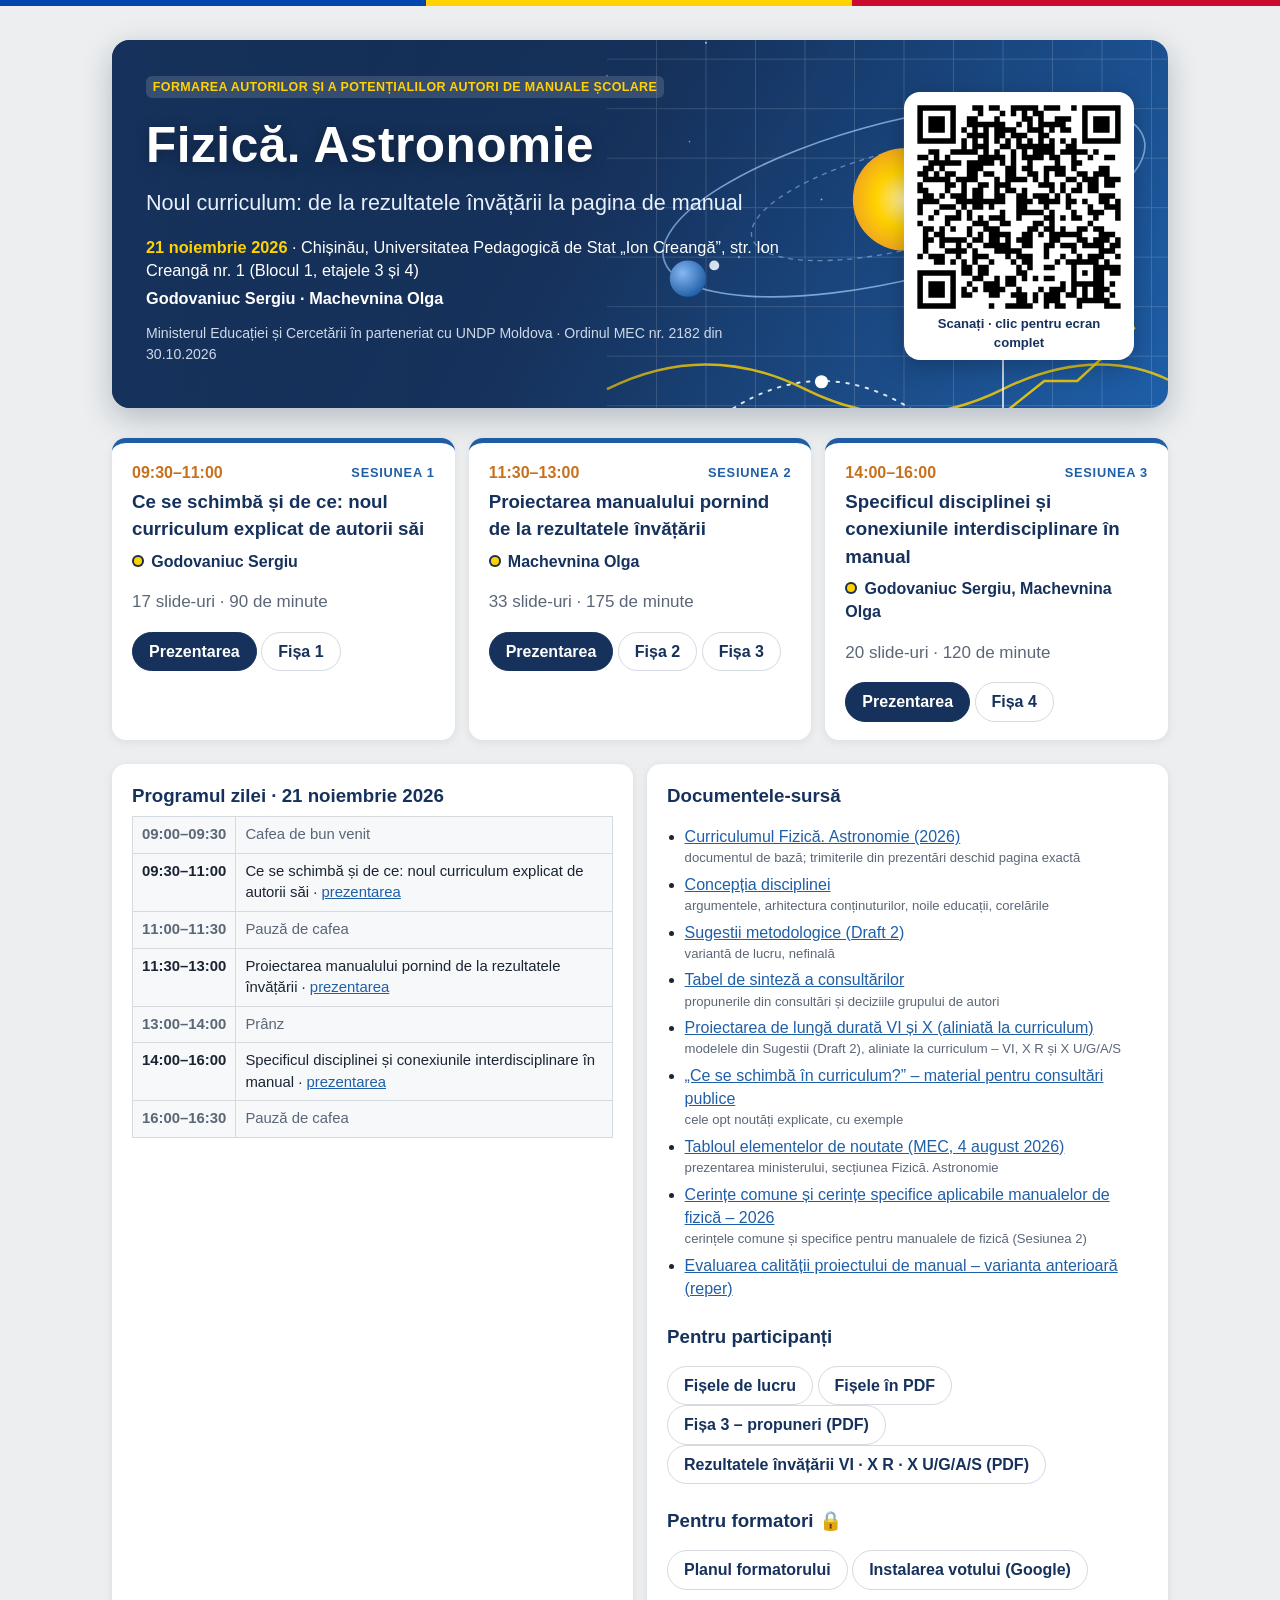
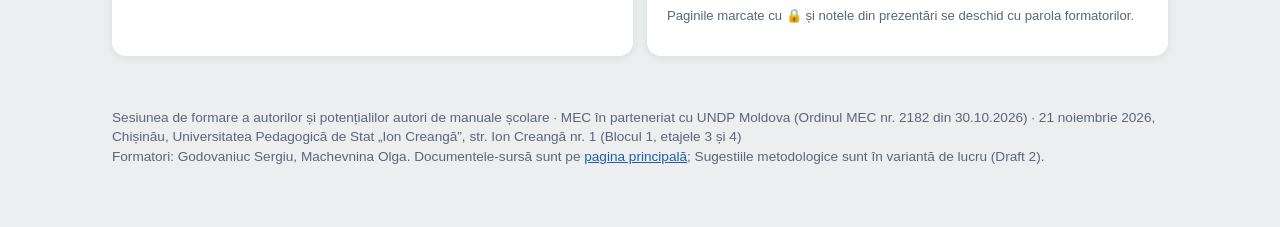
==== commit 7a6da943: "Add files via upload" ====
--- a/index.html
+++ b/index.html
@@ -44,7 +44,7 @@
 <a class="btn primary" href="sesiunea3.html">Prezentarea</a> <a class="btn" href="fise.html#fisa4">Fișa 4</a></div></div>
 <div class="grid c2"><div class="card"><h3 style="margin-top:0">Programul zilei · 21 noiembrie 2026</h3><table class="t prog"><tr class="brk"><td><b>09:00–09:30</b></td><td>Cafea de bun venit</td></tr><tr class=""><td><b>09:30–11:00</b></td><td>Ce se schimbă și de ce: noul curriculum explicat de autorii săi · <a href="sesiunea1.html">prezentarea</a></td></tr><tr class="brk"><td><b>11:00–11:30</b></td><td>Pauză de cafea</td></tr><tr class=""><td><b>11:30–13:00</b></td><td>Proiectarea manualului pornind de la rezultatele învățării · <a href="sesiunea2.html">prezentarea</a></td></tr><tr class="brk"><td><b>13:00–14:00</b></td><td>Prânz</td></tr><tr class=""><td><b>14:00–16:00</b></td><td>Specificul disciplinei și conexiunile interdisciplinare în manual · <a href="sesiunea3.html">prezentarea</a></td></tr><tr class="brk"><td><b>16:00–16:30</b></td><td>Pauză de cafea</td></tr></table></div>
 <div class="card" id="documente"><h3 style="margin-top:0">Documentele-sursă</h3><ul class="docs"><li><a href="docs/Curriculum_Fizica_Astronomie_2026.pdf#page=1" target="_blank" rel="noopener">Curriculumul Fizică. Astronomie (2026)</a><div class="src">documentul de bază; trimiterile din prezentări deschid pagina exactă</div></li><li><a href="docs/Conceptia_Fizica_Astronomie.pdf#page=1" target="_blank" rel="noopener">Concepția disciplinei</a><div class="src">argumentele, arhitectura conținuturilor, noile educații, corelările</div></li><li><a href="docs/Sugestii_metodologice_DRAFT2.pdf#page=1" target="_blank" rel="noopener">Sugestii metodologice (Draft 2)</a><div class="src">variantă de lucru, nefinală</div></li><li><a href="docs/Tabel_de_sinteza_consultari.pdf#page=1" target="_blank" rel="noopener">Tabel de sinteză a consultărilor</a><div class="src">propunerile din consultări și deciziile grupului de autori</div></li><li><a href="docs/PDLD_Fizica_Astronomie_VI_X.pdf#page=1" target="_blank" rel="noopener">Proiectarea de lungă durată VI și X (aliniată la curriculum)</a><div class="src">modelele din Sugestii (Draft 2), aliniate la curriculum – VI, X R și X U/G/A/S</div></li><li><a href="docs/Ce_se_schimba_in_curriculum_Fizica_Astronomie.pdf#page=1" target="_blank" rel="noopener">„Ce se schimbă în curriculum?” – material pentru consultări publice</a><div class="src">cele opt noutăți explicate, cu exemple</div></li><li><a href="docs/Tabloul_elementelor_de_noutate_MEC_2026_Fizica.pdf#page=1" target="_blank" rel="noopener">Tabloul elementelor de noutate (MEC, 4 august 2026)</a><div class="src">prezentarea ministerului, secțiunea Fizică. Astronomie</div></li><li><a href="docs/Cerinte_comune_si_specifice_manuale_fizica_2026.pdf#page=1" target="_blank" rel="noopener">Cerințe comune și cerințe specifice aplicabile manualelor de fizică – 2026</a><div class="src">cerințele comune și specifice pentru manualele de fizică (Sesiunea 2)</div></li><li><a href="docs/Grila_evaluare_manual_varianta_anterioara.pdf#page=1" target="_blank" rel="noopener">Evaluarea calității proiectului de manual – varianta anterioară (reper)</a><div class="src"></div></li></ul>
-<h3>Pentru participanți</h3><p><a class="btn" href="fise.html">Fișele de lucru</a> <a class="btn" href="pdf/Fise_de_lucru.pdf">Fișele în PDF</a> <a class="btn" href="pdf/Fisa_3_Propuneri_caiet_de_sarcini.pdf">Fișa 3 – propuneri (PDF)</a></p>
+<h3>Pentru participanți</h3><p><a class="btn" href="fise.html">Fișele de lucru</a> <a class="btn" href="pdf/Fise_de_lucru.pdf">Fișele în PDF</a> <a class="btn" href="pdf/Fisa_3_Propuneri_caiet_de_sarcini.pdf">Fișa 3 – propuneri (PDF)</a> <a class="btn" href="pdf/Rezultatele_invatarii_VI_X.pdf">Rezultatele învățării VI · X R · X U/G/A/S (PDF)</a></p>
 <h3>Pentru formatori 🔒</h3><p><a class="btn" href="plan.html">Planul formatorului</a> <a class="btn" href="instalare.html">Instalarea votului (Google)</a></p>
 <p class="src">Paginile marcate cu 🔒 și notele din prezentări se deschid cu parola formatorilor.</p></div></div>
 <div id="qr-full" style="display:none;position:fixed;inset:0;background:#fff;z-index:50;flex-direction:column;align-items:center;justify-content:center;gap:2vh;cursor:pointer">
--- a/assets/style.css
+++ b/assets/style.css
@@ -600,3 +600,18 @@
 .slide .ill-wrap .ill{max-height:96px}
 .slide .qgrid div{font-size:17.5px}.slide .qgrid b{font-size:21px}
 .tipv{margin-top:8px;font-size:16px;line-height:1.35;border-top:1px dashed var(--line);padding-top:6px}
+/* ---- RÎ pe clase (ri.html) ---- */
+.ri-sheet .sh-h .pill{font-size:16px}
+h3.ri-u{margin:14px 0 6px;color:var(--navy);font-size:15px;break-after:avoid}
+table.ri-t{font-size:12.5px}
+table.ri-t td{height:auto!important;padding:4px 6px}
+table.ri-t td.n{text-align:center}
+table.ri-t tr.ri-uc td{background:#eef3fa!important;font-weight:700;color:var(--navy);font-size:12px}
+table.ri-t tr{break-inside:avoid}
+@media print{.ri-sheet{page-break-after:always}.ri-sheet:last-child{page-break-after:auto} table.ri-t thead{display:table-header-group}}
+table.ri-t{font-size:11.8px}
+table.ri-t tr.ri-uc{break-after:avoid;page-break-after:avoid}
+table.ri-t tr.ri-uc td{font-size:11.5px}
+table.ri-t td{padding:3px 6px;line-height:1.3}
+.ri-sheet .meta{margin:4px 0}
+h3.ri-u{margin:10px 0 5px}
